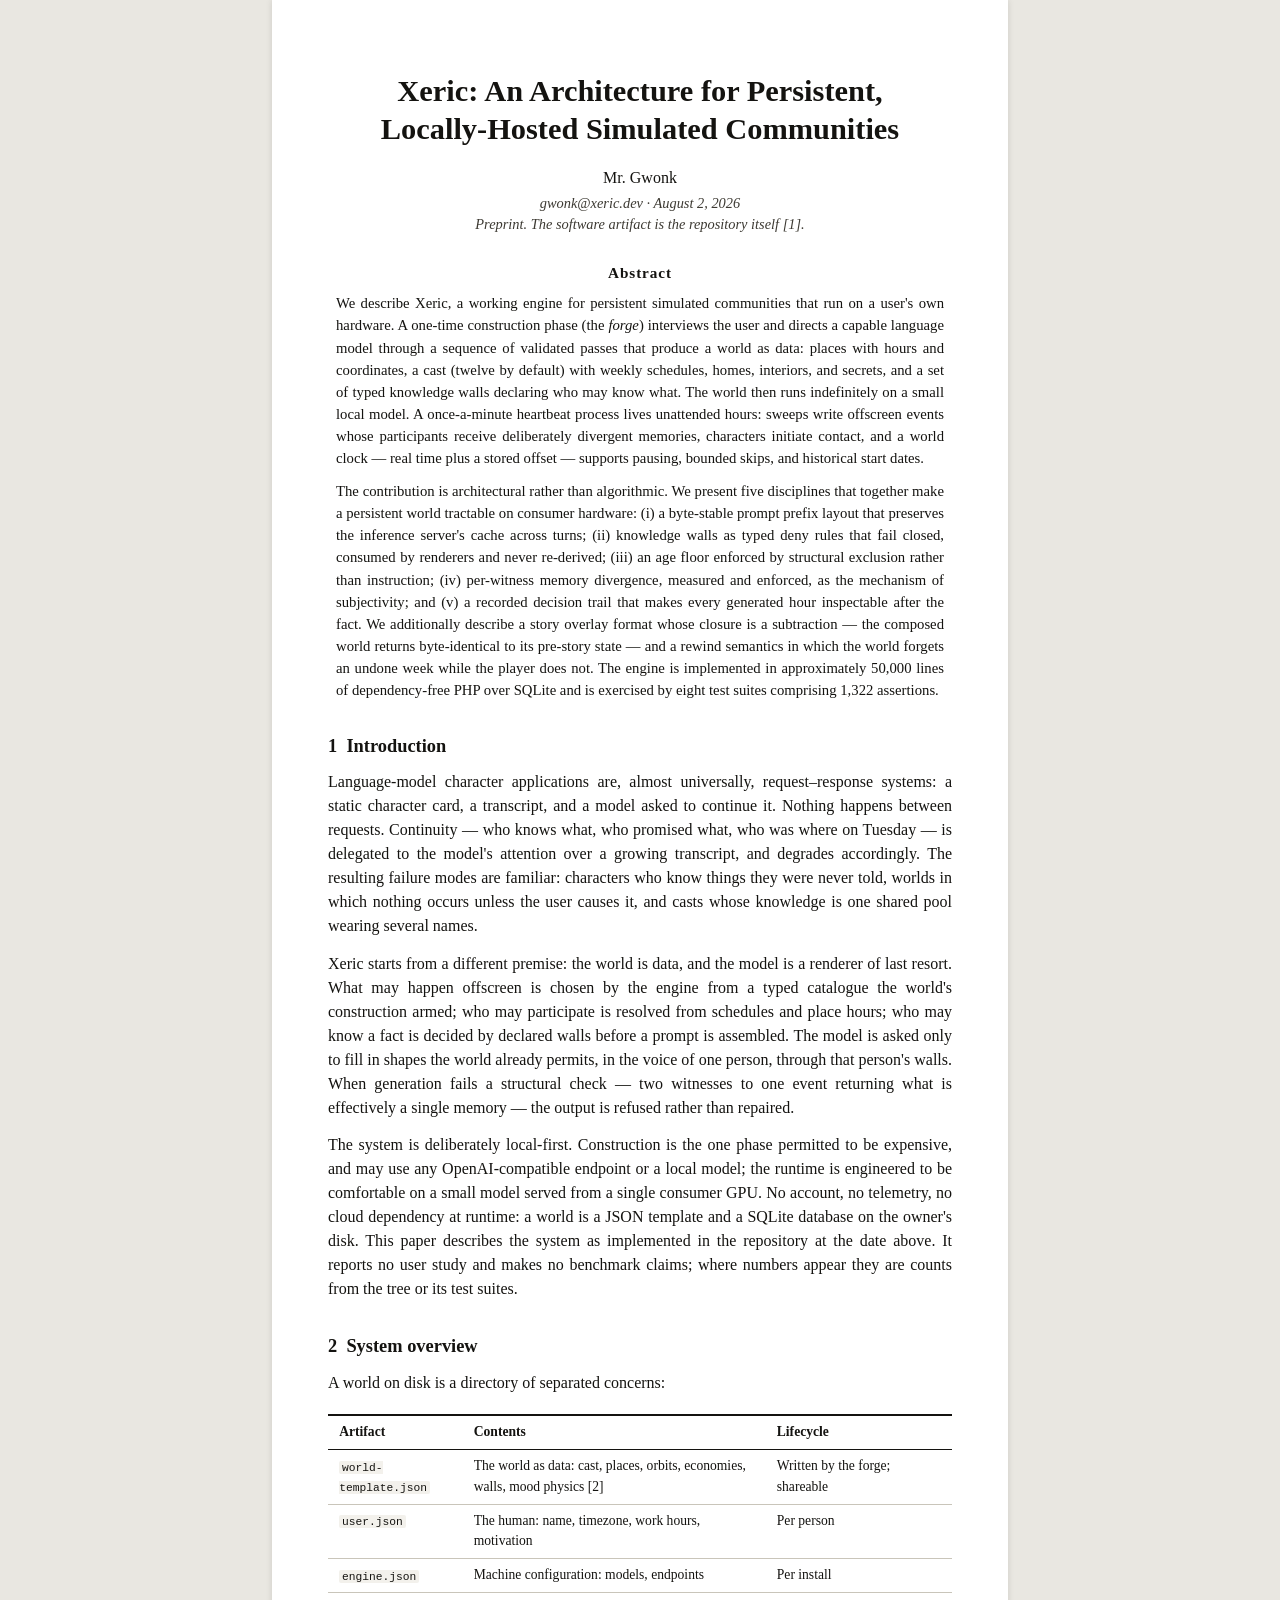
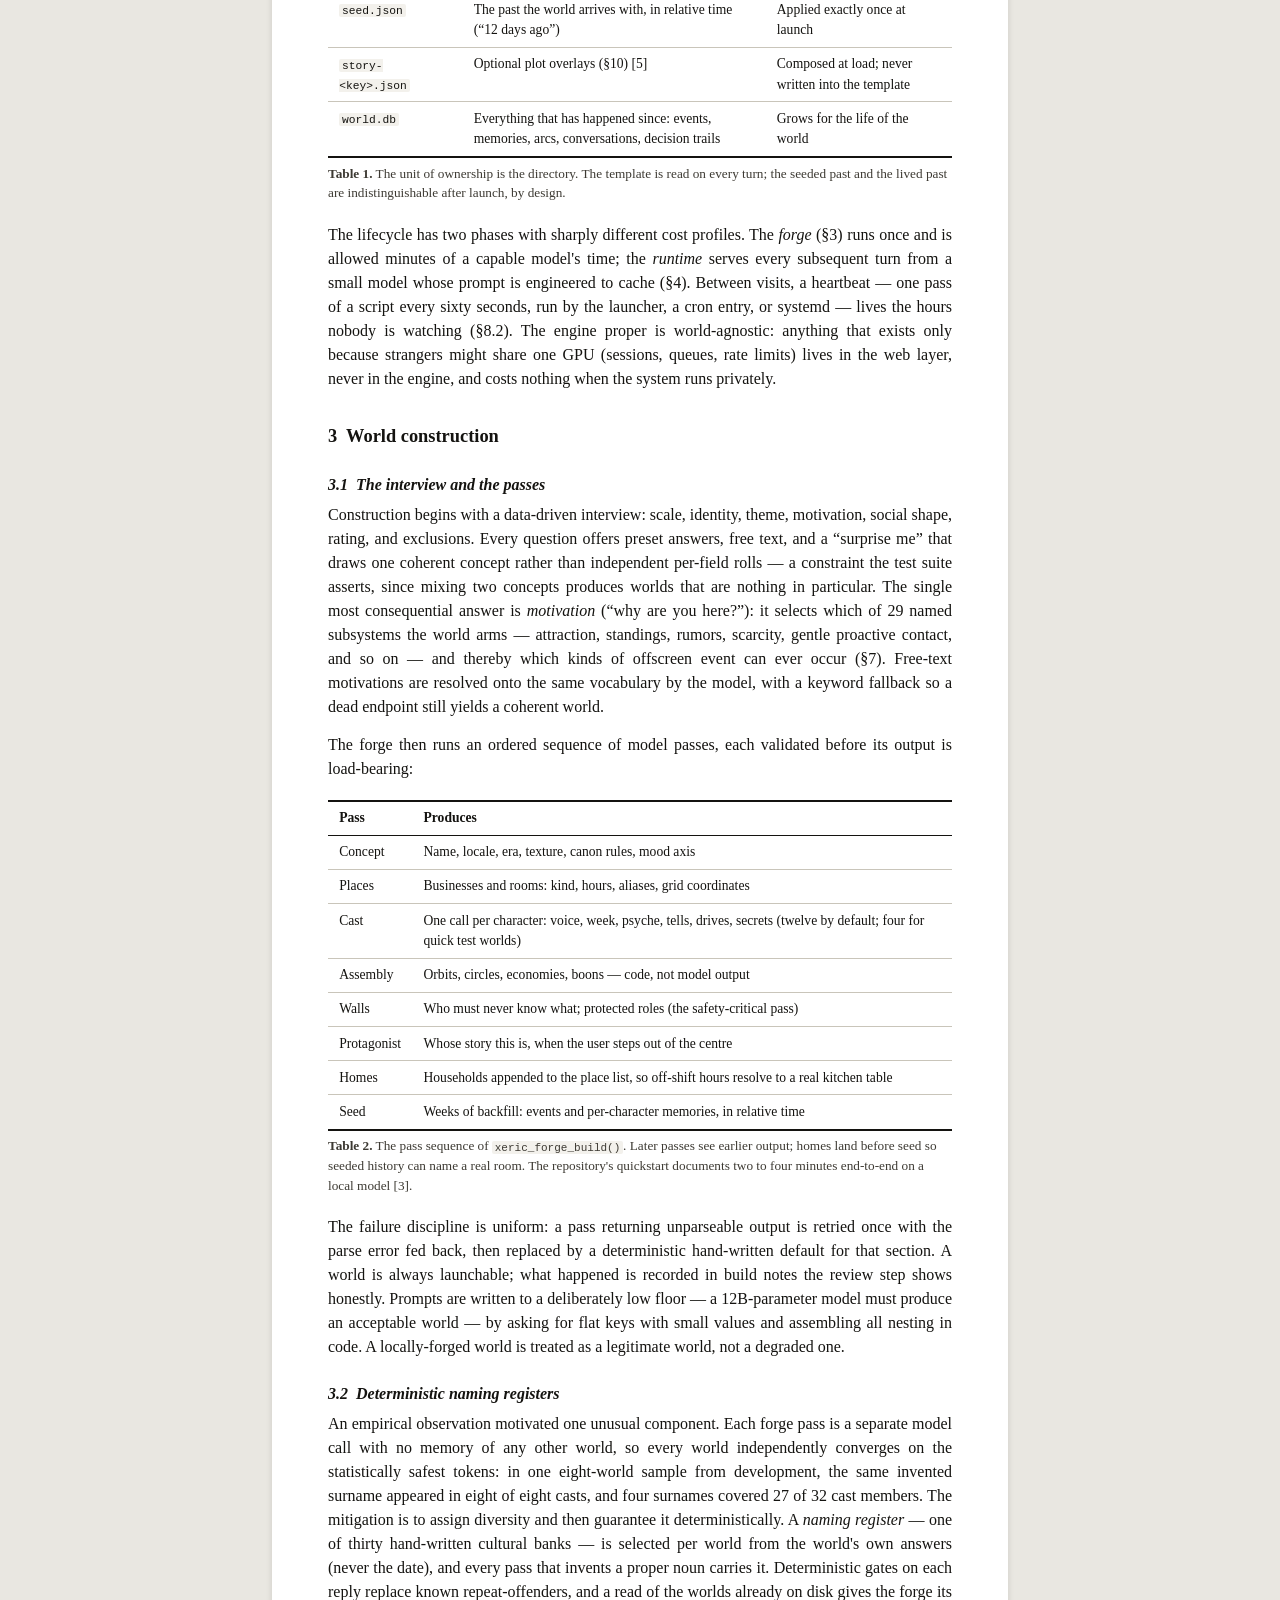
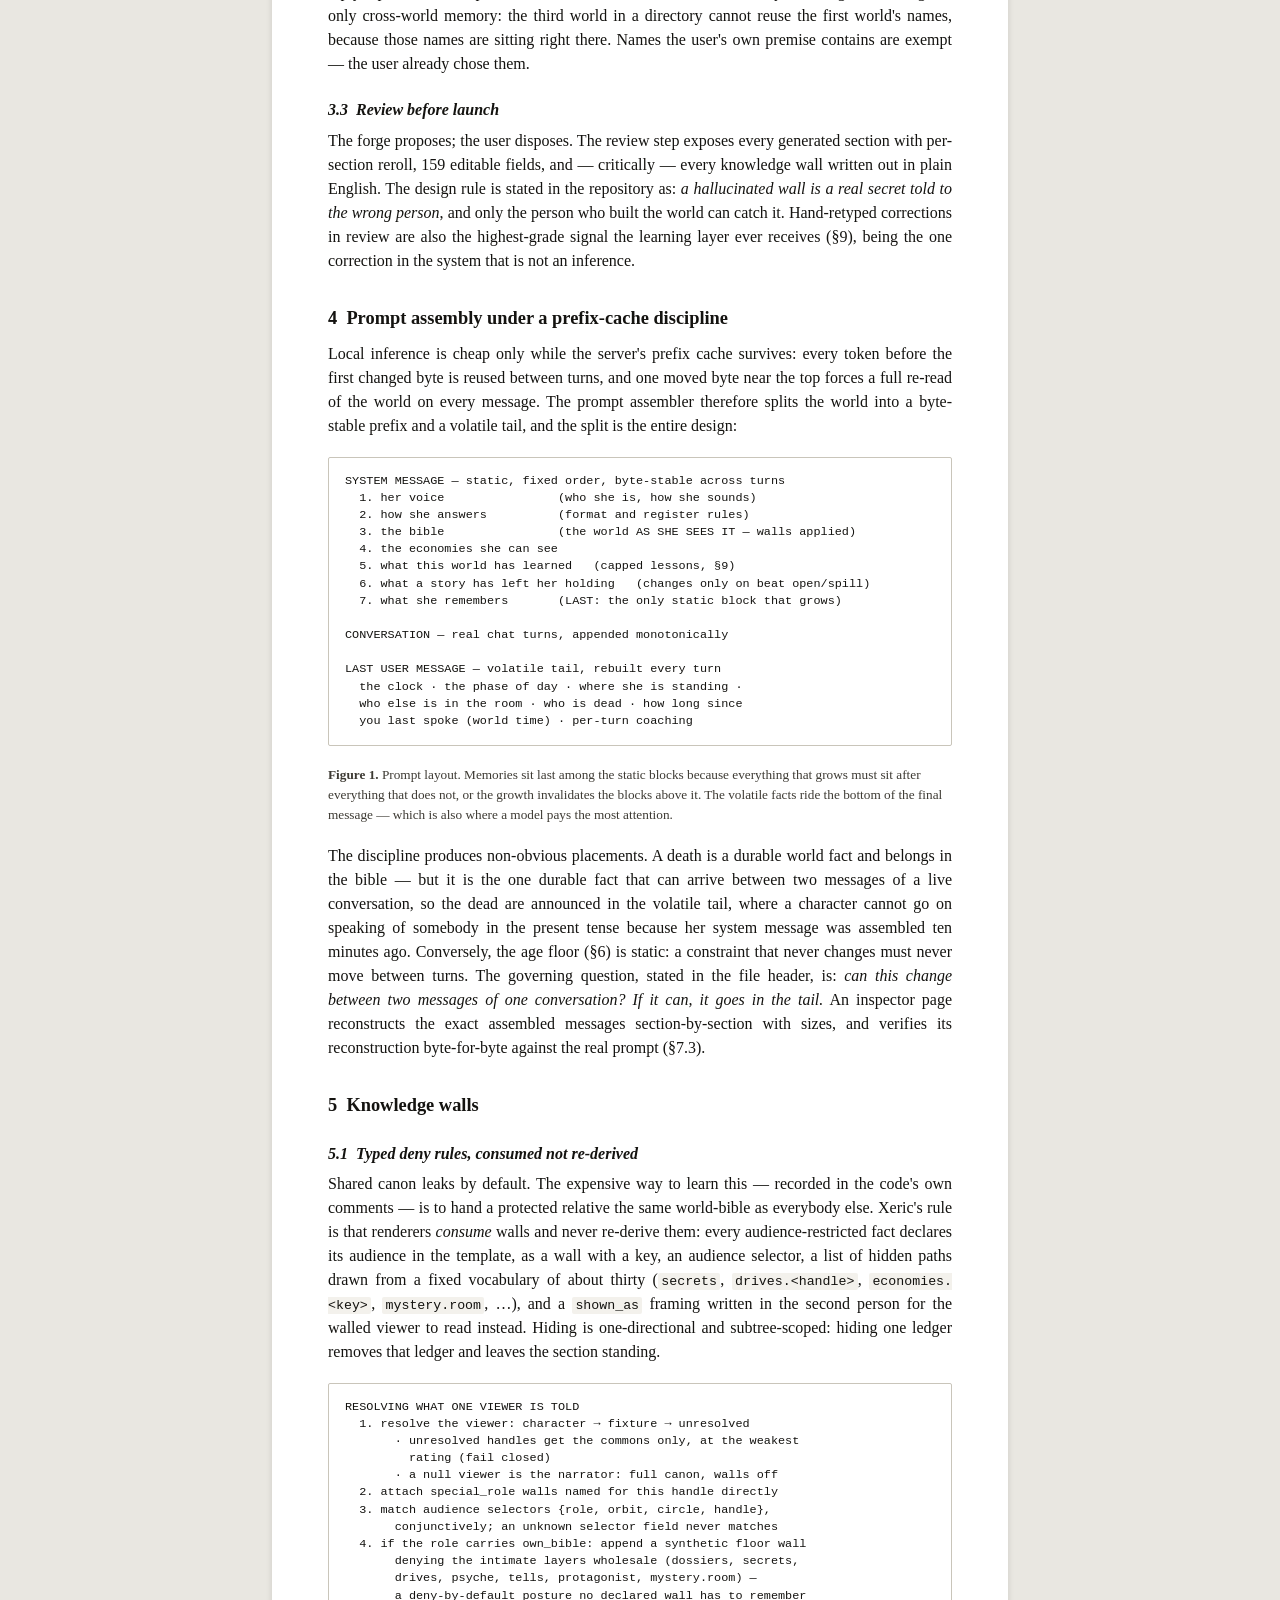
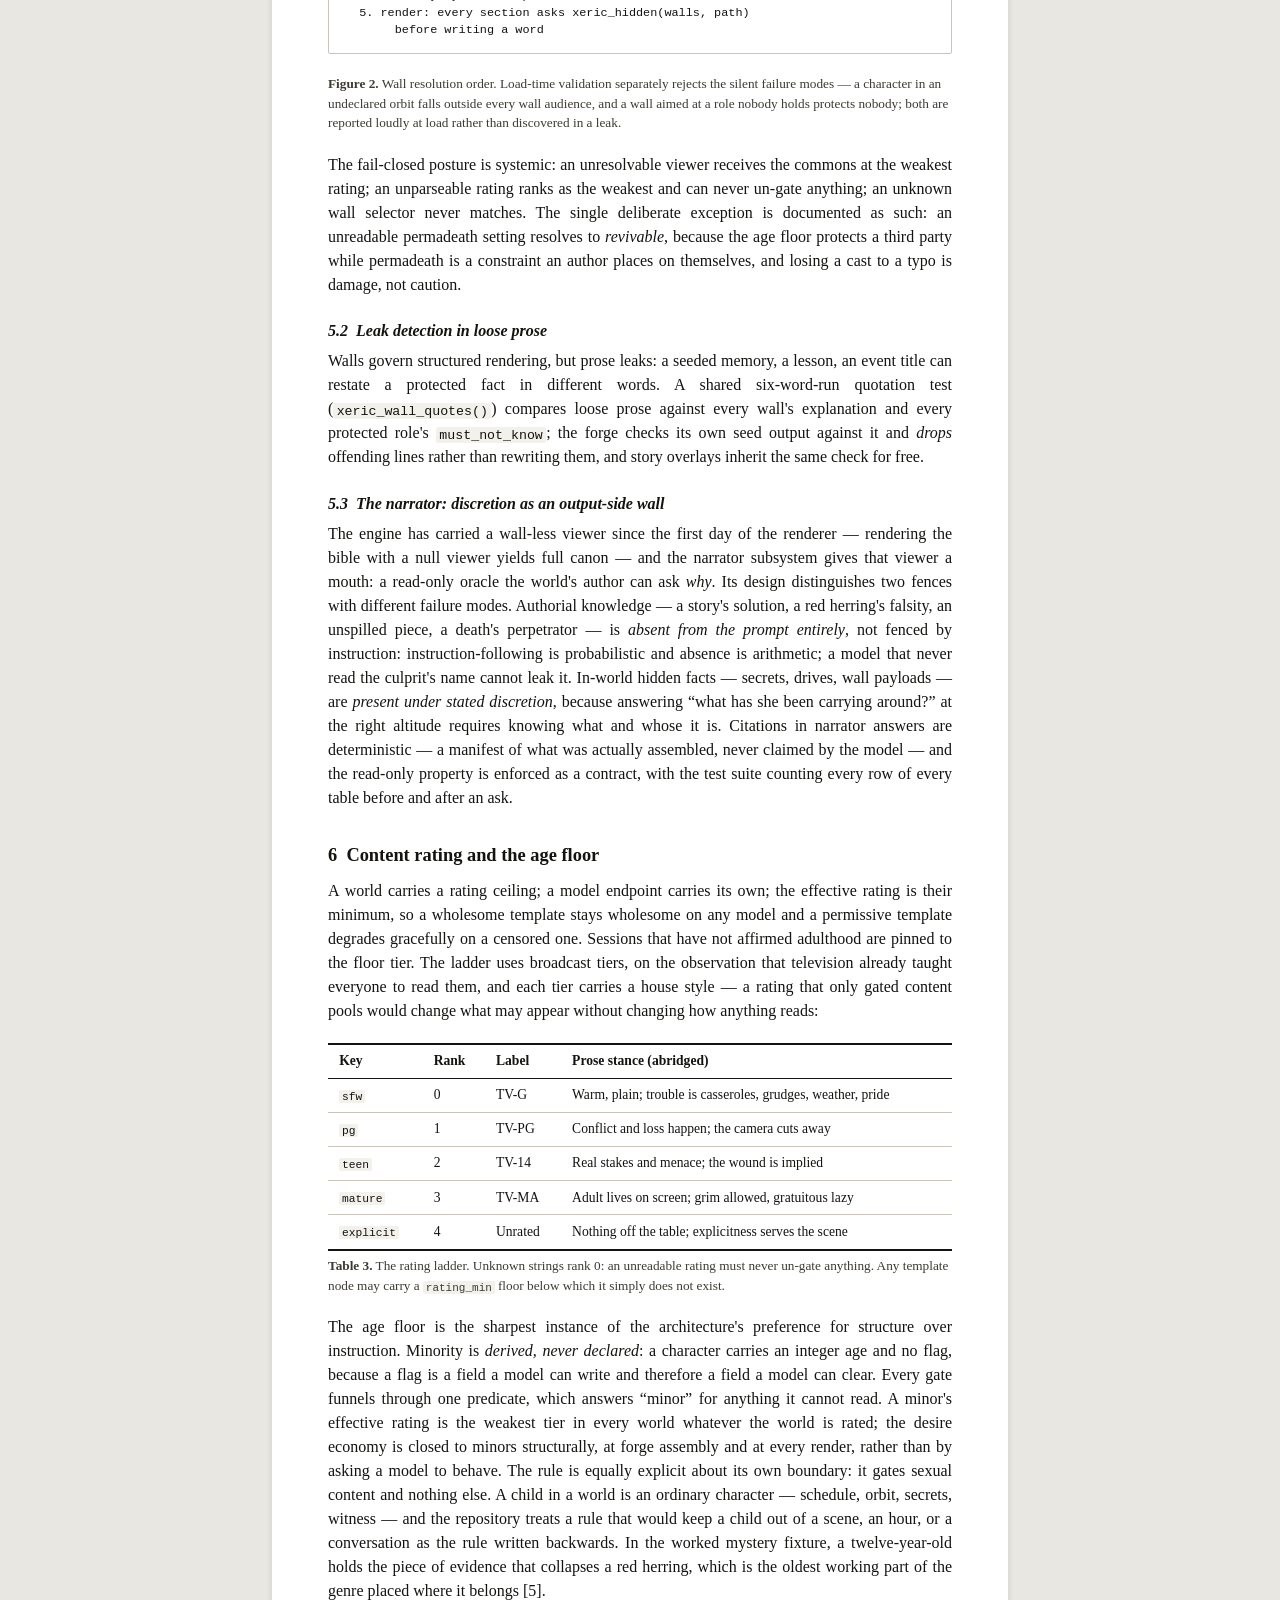
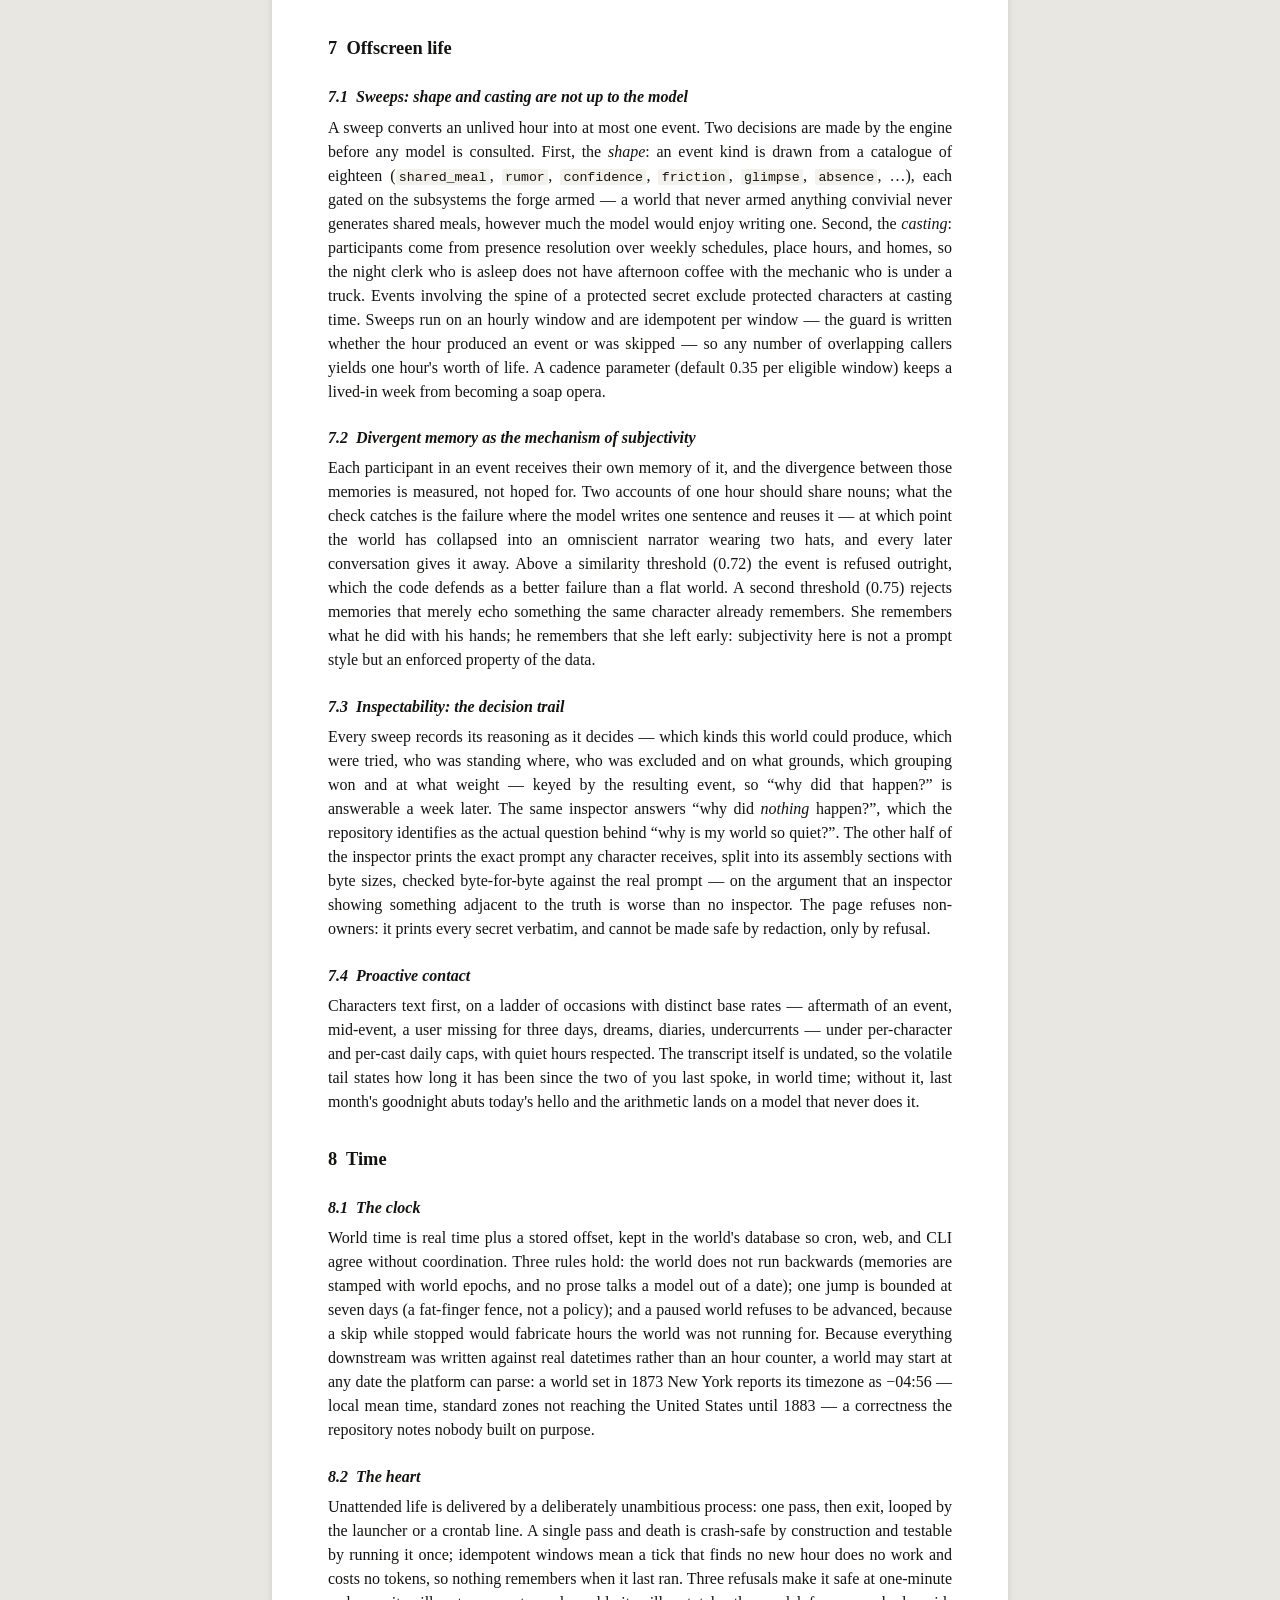
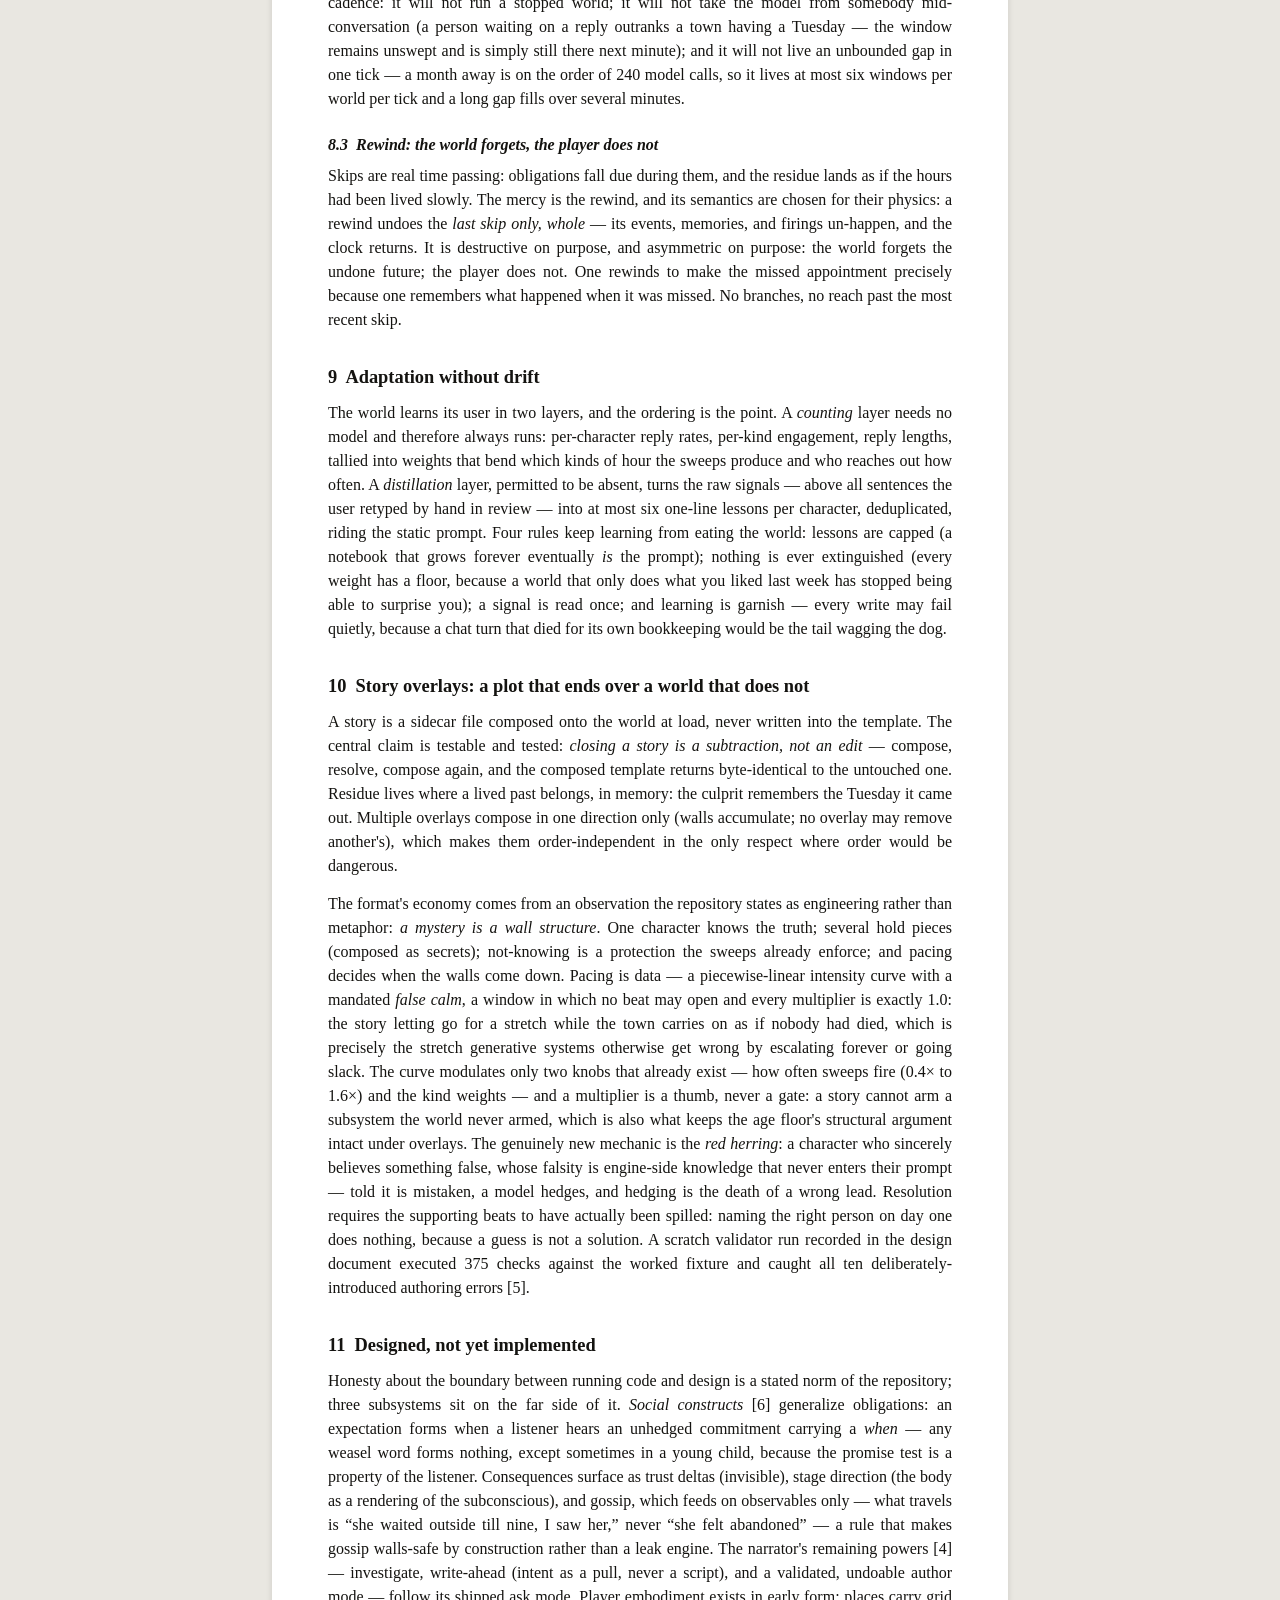
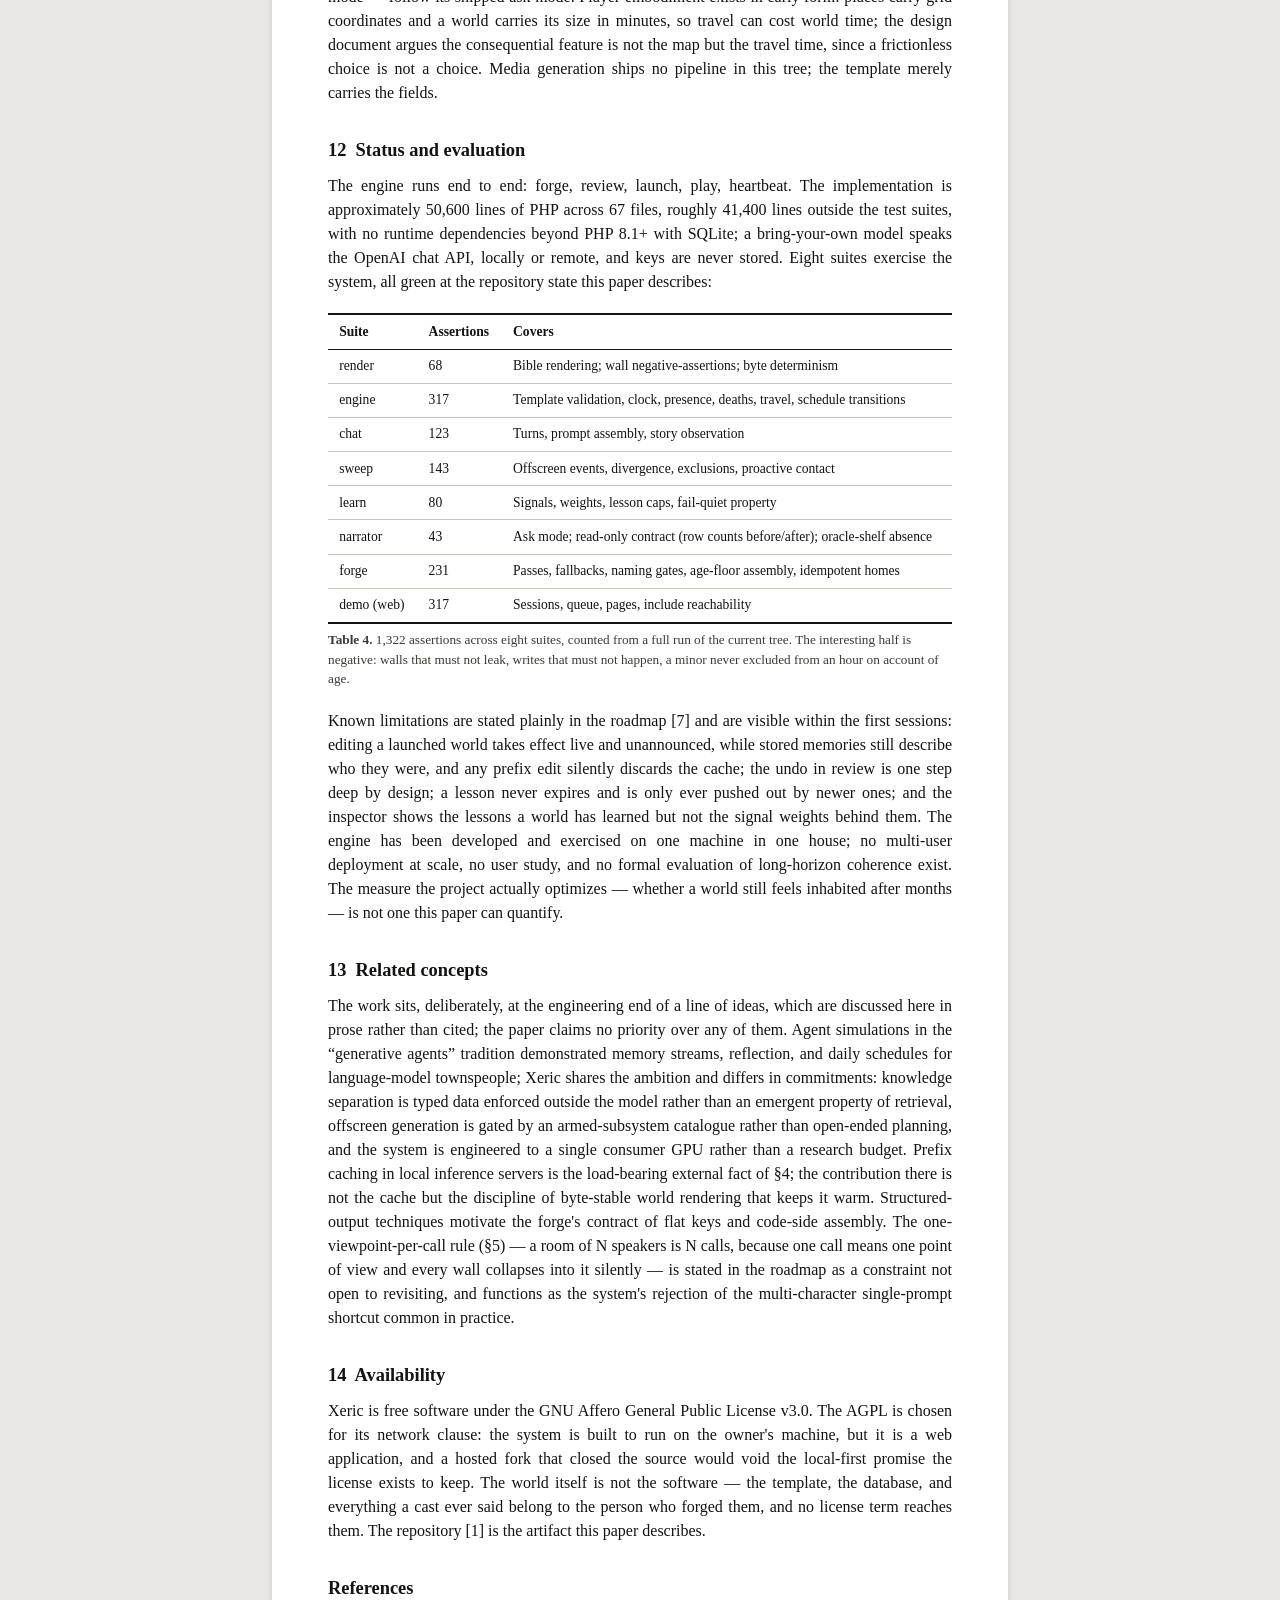
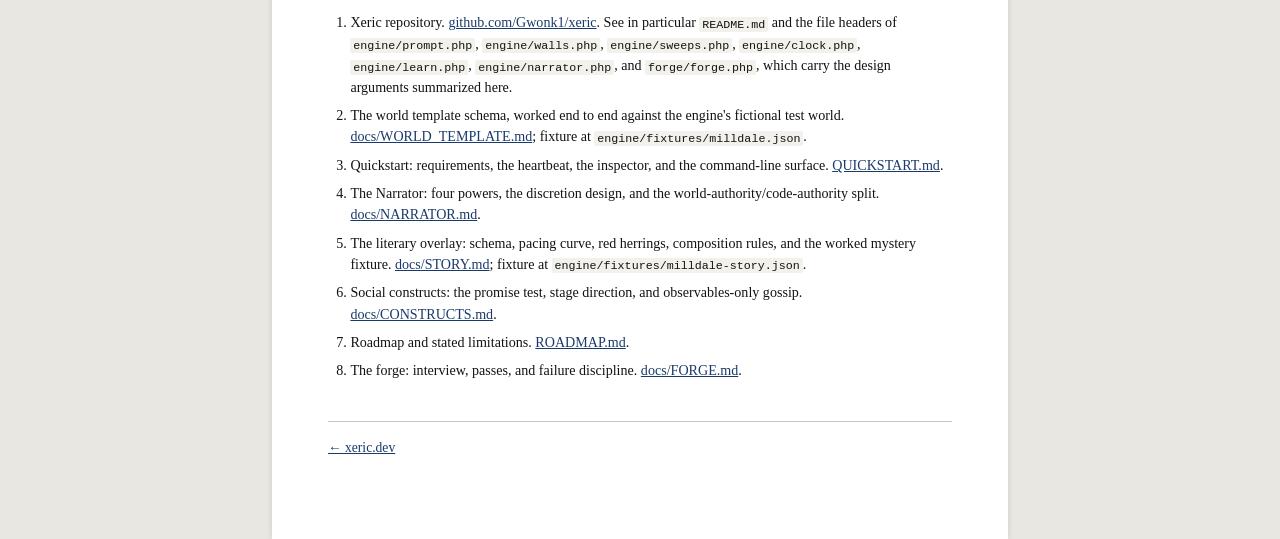
==== site/paper.html @ 6f7a31f8 "The architecture holds still long enough to be measured site/paper.html — a whitepaper in the prepri" ====
<!doctype html>
<html lang="en">
<head>
<meta charset="utf-8">
<meta name="viewport" content="width=device-width, initial-scale=1">
<meta name="color-scheme" content="light">
<meta name="description" content="A systems paper describing the Xeric engine: a local-first architecture for persistent simulated communities — prompt-cache discipline, typed knowledge walls, divergent per-witness memory, and a world that runs unattended.">
<title>Xeric: An Architecture for Persistent, Locally-Hosted Simulated Communities</title>
<style>
  * { box-sizing: border-box; }

  html, body {
    margin: 0;
    padding: 0;
    background: #e9e7e1;
    color: #141310;
  }

  body {
    font-family: Georgia, "Times New Roman", Times, serif;
    line-height: 1.5;
    -webkit-font-smoothing: antialiased;
  }

  .sheet {
    max-width: 46rem;
    margin: 0 auto;
    padding: clamp(2rem, 6vw, 4.5rem) clamp(1.1rem, 5vw, 3.5rem) clamp(3rem, 7vw, 5rem);
    background: #ffffff;
    min-height: 100vh;
    box-shadow: 0 0 0.4rem rgba(20, 19, 16, 0.12);
  }

  h1 {
    font-size: clamp(1.45rem, 4.4vw, 1.9rem);
    font-weight: 700;
    line-height: 1.25;
    text-align: center;
    margin: 0 0 1.1rem;
  }

  .authors {
    text-align: center;
    margin: 0 0 0.2rem;
    font-size: 1rem;
  }

  .affil {
    text-align: center;
    margin: 0 0 1.6rem;
    font-size: 0.9rem;
    font-style: italic;
    color: #3d3a33;
  }

  .abstract {
    margin: 0 auto 1.8rem;
    max-width: 38rem;
  }

  .abstract h2 {
    text-align: center;
    font-size: 0.95rem;
    font-weight: 700;
    letter-spacing: 0.06em;
    margin: 0 0 0.5rem;
  }

  .abstract p {
    font-size: 0.92rem;
    margin: 0 0 0.7rem;
    text-align: justify;
    hyphens: auto;
  }

  h2 {
    font-size: 1.15rem;
    font-weight: 700;
    margin: 2rem 0 0.6rem;
  }

  h3 {
    font-size: 1rem;
    font-weight: 700;
    font-style: italic;
    margin: 1.4rem 0 0.4rem;
  }

  p {
    margin: 0 0 0.85rem;
    text-align: justify;
    hyphens: auto;
  }

  ul, ol {
    margin: 0 0 0.85rem;
    padding-left: 1.4rem;
  }

  li { margin-bottom: 0.35rem; }

  .figwrap {
    margin: 1.2rem 0;
    border: 1px solid #c9c5ba;
    border-radius: 2px;
  }

  .figwrap pre {
    margin: 0;
    padding: 0.9rem 1rem;
    overflow-x: auto;
    font-family: ui-monospace, "SF Mono", Menlo, Consolas, "Liberation Mono", monospace;
    font-size: 0.74rem;
    line-height: 1.45;
  }

  .figcap {
    margin: 0.35rem 0 1.2rem;
    font-size: 0.83rem;
    color: #3d3a33;
    text-align: left;
  }

  .figcap b { font-style: normal; }

  .tablewrap {
    margin: 1.2rem 0 0.35rem;
    overflow-x: auto;
  }

  table {
    border-collapse: collapse;
    font-size: 0.85rem;
    min-width: 100%;
  }

  th, td {
    border-top: 1px solid #c9c5ba;
    border-bottom: 1px solid #c9c5ba;
    padding: 0.4rem 0.7rem;
    text-align: left;
    vertical-align: top;
  }

  thead th {
    border-top: 2px solid #141310;
    border-bottom: 1px solid #141310;
    font-weight: 700;
  }

  tbody tr:last-child td { border-bottom: 2px solid #141310; }

  code {
    font-family: ui-monospace, "SF Mono", Menlo, Consolas, "Liberation Mono", monospace;
    font-size: 0.83em;
    background: #f3f1ec;
    padding: 0.05em 0.25em;
    border-radius: 2px;
  }

  a { color: #1a3a6b; }

  .refs {
    font-size: 0.88rem;
  }

  .refs li { margin-bottom: 0.45rem; }

  .toplink {
    margin: 2.5rem 0 0;
    padding-top: 1rem;
    border-top: 1px solid #c9c5ba;
    font-size: 0.85rem;
    color: #3d3a33;
    text-align: left;
  }
</style>
</head>
<body>
<div class="sheet">

<h1>Xeric: An Architecture for Persistent,<br>Locally-Hosted Simulated Communities</h1>

<p class="authors">Mr.&nbsp;Gwonk</p>
<p class="affil">gwonk@xeric.dev · August 2, 2026<br>
Preprint. The software artifact is the repository itself&nbsp;[1].</p>

<div class="abstract">
<h2>Abstract</h2>
<p>We describe Xeric, a working engine for persistent simulated communities that run on a
user's own hardware. A one-time construction phase (the <i>forge</i>) interviews the user and
directs a capable language model through a sequence of validated passes that produce a world
as data: places with hours and coordinates, a cast (twelve by default) with weekly schedules,
homes, interiors, and secrets, and a set of typed knowledge walls declaring who may know what.
The world then runs indefinitely on a small local model. A once-a-minute heartbeat process
lives unattended hours: sweeps write offscreen events whose participants receive deliberately
divergent memories, characters initiate contact, and a world clock — real time plus a stored
offset — supports pausing, bounded skips, and historical start dates.</p>
<p>The contribution is architectural rather than algorithmic. We present five disciplines that
together make a persistent world tractable on consumer hardware: (i)&nbsp;a byte-stable prompt
prefix layout that preserves the inference server's cache across turns; (ii)&nbsp;knowledge
walls as typed deny rules that fail closed, consumed by renderers and never re-derived;
(iii)&nbsp;an age floor enforced by structural exclusion rather than instruction;
(iv)&nbsp;per-witness memory divergence, measured and enforced, as the mechanism of
subjectivity; and (v)&nbsp;a recorded decision trail that makes every generated hour
inspectable after the fact. We additionally describe a story overlay format whose closure is a
subtraction — the composed world returns byte-identical to its pre-story state — and a rewind
semantics in which the world forgets an undone week while the player does not. The engine is
implemented in approximately 50,000 lines of dependency-free PHP over SQLite and is exercised
by eight test suites comprising 1,322 assertions.</p>
</div>

<h2>1&nbsp;&nbsp;Introduction</h2>

<p>Language-model character applications are, almost universally, request–response systems: a
static character card, a transcript, and a model asked to continue it. Nothing happens between
requests. Continuity — who knows what, who promised what, who was where on Tuesday — is
delegated to the model's attention over a growing transcript, and degrades accordingly. The
resulting failure modes are familiar: characters who know things they were never told,
worlds in which nothing occurs unless the user causes it, and casts whose knowledge is
one shared pool wearing several names.</p>

<p>Xeric starts from a different premise: the world is data, and the model is a renderer of
last resort. What may happen offscreen is chosen by the engine from a typed catalogue the
world's construction armed; who may participate is resolved from schedules and place hours;
who may know a fact is decided by declared walls before a prompt is assembled. The model is
asked only to fill in shapes the world already permits, in the voice of one person, through
that person's walls. When generation fails a structural check — two witnesses to one event
returning what is effectively a single memory — the output is refused rather than repaired.</p>

<p>The system is deliberately local-first. Construction is the one phase permitted to be
expensive, and may use any OpenAI-compatible endpoint or a local model; the runtime is
engineered to be comfortable on a small model served from a single consumer GPU. No account,
no telemetry, no cloud dependency at runtime: a world is a JSON template and a SQLite database
on the owner's disk. This paper describes the system as implemented in the repository at the
date above. It reports no user study and makes no benchmark claims; where numbers appear they
are counts from the tree or its test suites.</p>

<h2>2&nbsp;&nbsp;System overview</h2>

<p>A world on disk is a directory of separated concerns:</p>

<div class="tablewrap">
<table>
<thead><tr><th>Artifact</th><th>Contents</th><th>Lifecycle</th></tr></thead>
<tbody>
<tr><td><code>world-template.json</code></td><td>The world as data: cast, places, orbits, economies, walls, mood physics&nbsp;[2]</td><td>Written by the forge; shareable</td></tr>
<tr><td><code>user.json</code></td><td>The human: name, timezone, work hours, motivation</td><td>Per person</td></tr>
<tr><td><code>engine.json</code></td><td>Machine configuration: models, endpoints</td><td>Per install</td></tr>
<tr><td><code>seed.json</code></td><td>The past the world arrives with, in relative time (&ldquo;12 days ago&rdquo;)</td><td>Applied exactly once at launch</td></tr>
<tr><td><code>story-&lt;key&gt;.json</code></td><td>Optional plot overlays (§10)&nbsp;[5]</td><td>Composed at load; never written into the template</td></tr>
<tr><td><code>world.db</code></td><td>Everything that has happened since: events, memories, arcs, conversations, decision trails</td><td>Grows for the life of the world</td></tr>
</tbody>
</table>
</div>
<p class="figcap"><b>Table 1.</b> The unit of ownership is the directory. The template is read
on every turn; the seeded past and the lived past are indistinguishable after launch, by design.</p>

<p>The lifecycle has two phases with sharply different cost profiles. The <i>forge</i> (§3)
runs once and is allowed minutes of a capable model's time; the <i>runtime</i> serves every
subsequent turn from a small model whose prompt is engineered to cache (§4). Between visits, a
heartbeat — one pass of a script every sixty seconds, run by the launcher, a cron entry, or
systemd — lives the hours nobody is watching (§8.2). The engine proper is world-agnostic:
anything that exists only because strangers might share one GPU (sessions, queues, rate
limits) lives in the web layer, never in the engine, and costs nothing when the system runs
privately.</p>

<h2>3&nbsp;&nbsp;World construction</h2>

<h3>3.1&nbsp;&nbsp;The interview and the passes</h3>

<p>Construction begins with a data-driven interview: scale, identity, theme, motivation,
social shape, rating, and exclusions. Every question offers preset answers, free text, and a
&ldquo;surprise me&rdquo; that draws one coherent concept rather than independent per-field
rolls — a constraint the test suite asserts, since mixing two concepts produces worlds that
are nothing in particular. The single most consequential answer is <i>motivation</i>
(&ldquo;why are you here?&rdquo;): it selects which of 29 named subsystems the world arms —
attraction, standings, rumors, scarcity, gentle proactive contact, and so on — and thereby
which kinds of offscreen event can ever occur (§7). Free-text motivations are resolved onto
the same vocabulary by the model, with a keyword fallback so a dead endpoint still yields a
coherent world.</p>

<p>The forge then runs an ordered sequence of model passes, each validated before its output
is load-bearing:</p>

<div class="tablewrap">
<table>
<thead><tr><th>Pass</th><th>Produces</th></tr></thead>
<tbody>
<tr><td>Concept</td><td>Name, locale, era, texture, canon rules, mood axis</td></tr>
<tr><td>Places</td><td>Businesses and rooms: kind, hours, aliases, grid coordinates</td></tr>
<tr><td>Cast</td><td>One call per character: voice, week, psyche, tells, drives, secrets (twelve by default; four for quick test worlds)</td></tr>
<tr><td>Assembly</td><td>Orbits, circles, economies, boons — code, not model output</td></tr>
<tr><td>Walls</td><td>Who must never know what; protected roles (the safety-critical pass)</td></tr>
<tr><td>Protagonist</td><td>Whose story this is, when the user steps out of the centre</td></tr>
<tr><td>Homes</td><td>Households appended to the place list, so off-shift hours resolve to a real kitchen table</td></tr>
<tr><td>Seed</td><td>Weeks of backfill: events and per-character memories, in relative time</td></tr>
</tbody>
</table>
</div>
<p class="figcap"><b>Table 2.</b> The pass sequence of <code>xeric_forge_build()</code>. Later
passes see earlier output; homes land before seed so seeded history can name a real room. The
repository's quickstart documents two to four minutes end-to-end on a local model&nbsp;[3].</p>

<p>The failure discipline is uniform: a pass returning unparseable output is retried once with
the parse error fed back, then replaced by a deterministic hand-written default for that
section. A world is always launchable; what happened is recorded in build notes the review
step shows honestly. Prompts are written to a deliberately low floor — a 12B-parameter model
must produce an acceptable world — by asking for flat keys with small values and assembling
all nesting in code. A locally-forged world is treated as a legitimate world, not a degraded
one.</p>

<h3>3.2&nbsp;&nbsp;Deterministic naming registers</h3>

<p>An empirical observation motivated one unusual component. Each forge pass is a separate
model call with no memory of any other world, so every world independently converges on the
statistically safest tokens: in one eight-world sample from development, the same invented
surname appeared in eight of eight casts, and four surnames covered 27 of 32 cast members.
The mitigation is to assign diversity and then guarantee it deterministically. A <i>naming
register</i> — one of thirty hand-written cultural banks — is selected per world from the
world's own answers (never the date), and every pass that invents a proper noun carries it.
Deterministic gates on each reply replace known repeat-offenders, and a read of the worlds
already on disk gives the forge its only cross-world memory: the third world in a directory
cannot reuse the first world's names, because those names are sitting right there. Names the
user's own premise contains are exempt — the user already chose them.</p>

<h3>3.3&nbsp;&nbsp;Review before launch</h3>

<p>The forge proposes; the user disposes. The review step exposes every generated section with
per-section reroll, 159 editable fields, and — critically — every knowledge wall written out
in plain English. The design rule is stated in the repository as: <i>a hallucinated wall is a
real secret told to the wrong person</i>, and only the person who built the world can catch
it. Hand-retyped corrections in review are also the highest-grade signal the learning layer
ever receives (§9), being the one correction in the system that is not an inference.</p>

<h2>4&nbsp;&nbsp;Prompt assembly under a prefix-cache discipline</h2>

<p>Local inference is cheap only while the server's prefix cache survives: every token before
the first changed byte is reused between turns, and one moved byte near the top forces a full
re-read of the world on every message. The prompt assembler therefore splits the world into a
byte-stable prefix and a volatile tail, and the split is the entire design:</p>

<div class="figwrap">
<pre>
SYSTEM MESSAGE — static, fixed order, byte-stable across turns
  1. her voice                (who she is, how she sounds)
  2. how she answers          (format and register rules)
  3. the bible                (the world AS SHE SEES IT — walls applied)
  4. the economies she can see
  5. what this world has learned   (capped lessons, §9)
  6. what a story has left her holding   (changes only on beat open/spill)
  7. what she remembers       (LAST: the only static block that grows)

CONVERSATION — real chat turns, appended monotonically

LAST USER MESSAGE — volatile tail, rebuilt every turn
  the clock · the phase of day · where she is standing ·
  who else is in the room · who is dead · how long since
  you last spoke (world time) · per-turn coaching
</pre>
</div>
<p class="figcap"><b>Figure 1.</b> Prompt layout. Memories sit last among the static blocks
because everything that grows must sit after everything that does not, or the growth
invalidates the blocks above it. The volatile facts ride the bottom of the final message —
which is also where a model pays the most attention.</p>

<p>The discipline produces non-obvious placements. A death is a durable world fact and belongs
in the bible — but it is the one durable fact that can arrive between two messages of a live
conversation, so the dead are announced in the volatile tail, where a character cannot go on
speaking of somebody in the present tense because her system message was assembled ten minutes
ago. Conversely, the age floor (§6) is static: a constraint that never changes must never move
between turns. The governing question, stated in the file header, is: <i>can this change
between two messages of one conversation? If it can, it goes in the tail.</i> An inspector
page reconstructs the exact assembled messages section-by-section with sizes, and verifies its
reconstruction byte-for-byte against the real prompt (§7.3).</p>

<h2>5&nbsp;&nbsp;Knowledge walls</h2>

<h3>5.1&nbsp;&nbsp;Typed deny rules, consumed not re-derived</h3>

<p>Shared canon leaks by default. The expensive way to learn this — recorded in the code's own
comments — is to hand a protected relative the same world-bible as everybody else. Xeric's
rule is that renderers <i>consume</i> walls and never re-derive them: every
audience-restricted fact declares its audience in the template, as a wall with a key, an
audience selector, a list of hidden paths drawn from a fixed vocabulary of about thirty
(<code>secrets</code>, <code>drives.&lt;handle&gt;</code>, <code>economies.&lt;key&gt;</code>,
<code>mystery.room</code>, …), and a <code>shown_as</code> framing written in the second
person for the walled viewer to read instead. Hiding is one-directional and subtree-scoped:
hiding one ledger removes that ledger and leaves the section standing.</p>

<div class="figwrap">
<pre>
RESOLVING WHAT ONE VIEWER IS TOLD
  1. resolve the viewer: character → fixture → unresolved
       · unresolved handles get the commons only, at the weakest
         rating (fail closed)
       · a null viewer is the narrator: full canon, walls off
  2. attach special_role walls named for this handle directly
  3. match audience selectors {role, orbit, circle, handle},
       conjunctively; an unknown selector field never matches
  4. if the role carries own_bible: append a synthetic floor wall
       denying the intimate layers wholesale (dossiers, secrets,
       drives, psyche, tells, protagonist, mystery.room) —
       a deny-by-default posture no declared wall has to remember
  5. render: every section asks xeric_hidden(walls, path)
       before writing a word
</pre>
</div>
<p class="figcap"><b>Figure 2.</b> Wall resolution order. Load-time validation separately
rejects the silent failure modes — a character in an undeclared orbit falls outside every wall
audience, and a wall aimed at a role nobody holds protects nobody; both are reported loudly at
load rather than discovered in a leak.</p>

<p>The fail-closed posture is systemic: an unresolvable viewer receives the commons at the
weakest rating; an unparseable rating ranks as the weakest and can never un-gate anything; an
unknown wall selector never matches. The single deliberate exception is documented as such:
an unreadable permadeath setting resolves to <i>revivable</i>, because the age floor protects
a third party while permadeath is a constraint an author places on themselves, and losing a
cast to a typo is damage, not caution.</p>

<h3>5.2&nbsp;&nbsp;Leak detection in loose prose</h3>

<p>Walls govern structured rendering, but prose leaks: a seeded memory, a lesson, an event
title can restate a protected fact in different words. A shared six-word-run quotation test
(<code>xeric_wall_quotes()</code>) compares loose prose against every wall's explanation and
every protected role's <code>must_not_know</code>; the forge checks its own seed output
against it and <i>drops</i> offending lines rather than rewriting them, and story overlays
inherit the same check for free.</p>

<h3>5.3&nbsp;&nbsp;The narrator: discretion as an output-side wall</h3>

<p>The engine has carried a wall-less viewer since the first day of the renderer — rendering
the bible with a null viewer yields full canon — and the narrator subsystem gives that viewer
a mouth: a read-only oracle the world's author can ask <i>why</i>. Its design distinguishes
two fences with different failure modes. Authorial knowledge — a story's solution, a red
herring's falsity, an unspilled piece, a death's perpetrator — is <i>absent from the prompt
entirely</i>, not fenced by instruction: instruction-following is probabilistic and absence is
arithmetic; a model that never read the culprit's name cannot leak it. In-world hidden facts —
secrets, drives, wall payloads — are <i>present under stated discretion</i>, because answering
&ldquo;what has she been carrying around?&rdquo; at the right altitude requires knowing what
and whose it is. Citations in narrator answers are deterministic — a manifest of what was
actually assembled, never claimed by the model — and the read-only property is enforced as a
contract, with the test suite counting every row of every table before and after an ask.</p>

<h2>6&nbsp;&nbsp;Content rating and the age floor</h2>

<p>A world carries a rating ceiling; a model endpoint carries its own; the effective rating is
their minimum, so a wholesome template stays wholesome on any model and a permissive template
degrades gracefully on a censored one. Sessions that have not affirmed adulthood are pinned to
the floor tier. The ladder uses broadcast tiers, on the observation that television already
taught everyone to read them, and each tier carries a house style — a rating that only gated
content pools would change what may appear without changing how anything reads:</p>

<div class="tablewrap">
<table>
<thead><tr><th>Key</th><th>Rank</th><th>Label</th><th>Prose stance (abridged)</th></tr></thead>
<tbody>
<tr><td><code>sfw</code></td><td>0</td><td>TV-G</td><td>Warm, plain; trouble is casseroles, grudges, weather, pride</td></tr>
<tr><td><code>pg</code></td><td>1</td><td>TV-PG</td><td>Conflict and loss happen; the camera cuts away</td></tr>
<tr><td><code>teen</code></td><td>2</td><td>TV-14</td><td>Real stakes and menace; the wound is implied</td></tr>
<tr><td><code>mature</code></td><td>3</td><td>TV-MA</td><td>Adult lives on screen; grim allowed, gratuitous lazy</td></tr>
<tr><td><code>explicit</code></td><td>4</td><td>Unrated</td><td>Nothing off the table; explicitness serves the scene</td></tr>
</tbody>
</table>
</div>
<p class="figcap"><b>Table 3.</b> The rating ladder. Unknown strings rank 0: an unreadable
rating must never un-gate anything. Any template node may carry a
<code>rating_min</code> floor below which it simply does not exist.</p>

<p>The age floor is the sharpest instance of the architecture's preference for structure over
instruction. Minority is <i>derived, never declared</i>: a character carries an integer age
and no flag, because a flag is a field a model can write and therefore a field a model can
clear. Every gate funnels through one predicate, which answers &ldquo;minor&rdquo; for
anything it cannot read. A minor's effective rating is the weakest tier in every world
whatever the world is rated; the desire economy is closed to minors structurally, at forge
assembly and at every render, rather than by asking a model to behave. The rule is equally
explicit about its own boundary: it gates sexual content and nothing else. A child in a world
is an ordinary character — schedule, orbit, secrets, witness — and the repository treats a
rule that would keep a child out of a scene, an hour, or a conversation as the rule written
backwards. In the worked mystery fixture, a twelve-year-old holds the piece of evidence that
collapses a red herring, which is the oldest working part of the genre placed where it
belongs&nbsp;[5].</p>

<h2>7&nbsp;&nbsp;Offscreen life</h2>

<h3>7.1&nbsp;&nbsp;Sweeps: shape and casting are not up to the model</h3>

<p>A sweep converts an unlived hour into at most one event. Two decisions are made by the
engine before any model is consulted. First, the <i>shape</i>: an event kind is drawn from a
catalogue of eighteen (<code>shared_meal</code>, <code>rumor</code>, <code>confidence</code>,
<code>friction</code>, <code>glimpse</code>, <code>absence</code>, …), each gated on the
subsystems the forge armed — a world that never armed anything convivial never generates
shared meals, however much the model would enjoy writing one. Second, the <i>casting</i>:
participants come from presence resolution over weekly schedules, place hours, and homes, so
the night clerk who is asleep does not have afternoon coffee with the mechanic who is under a
truck. Events involving the spine of a protected secret exclude protected characters at
casting time. Sweeps run on an hourly window and are idempotent per window — the guard is
written whether the hour produced an event or was skipped — so any number of overlapping
callers yields one hour's worth of life. A cadence parameter (default 0.35 per eligible
window) keeps a lived-in week from becoming a soap opera.</p>

<h3>7.2&nbsp;&nbsp;Divergent memory as the mechanism of subjectivity</h3>

<p>Each participant in an event receives their own memory of it, and the divergence between
those memories is measured, not hoped for. Two accounts of one hour should share nouns; what
the check catches is the failure where the model writes one sentence and reuses it — at which
point the world has collapsed into an omniscient narrator wearing two hats, and every later
conversation gives it away. Above a similarity threshold (0.72) the event is refused outright,
which the code defends as a better failure than a flat world. A second threshold (0.75)
rejects memories that merely echo something the same character already remembers. She
remembers what he did with his hands; he remembers that she left early: subjectivity here is
not a prompt style but an enforced property of the data.</p>

<h3>7.3&nbsp;&nbsp;Inspectability: the decision trail</h3>

<p>Every sweep records its reasoning as it decides — which kinds this world could produce,
which were tried, who was standing where, who was excluded and on what grounds, which grouping
won and at what weight — keyed by the resulting event, so &ldquo;why did that happen?&rdquo;
is answerable a week later. The same inspector answers &ldquo;why did <i>nothing</i>
happen?&rdquo;, which the repository identifies as the actual question behind &ldquo;why is my
world so quiet?&rdquo;. The other half of the inspector prints the exact prompt any character
receives, split into its assembly sections with byte sizes, checked byte-for-byte against the
real prompt — on the argument that an inspector showing something adjacent to the truth is
worse than no inspector. The page refuses non-owners: it prints every secret verbatim, and
cannot be made safe by redaction, only by refusal.</p>

<h3>7.4&nbsp;&nbsp;Proactive contact</h3>

<p>Characters text first, on a ladder of occasions with distinct base rates — aftermath of an
event, mid-event, a user missing for three days, dreams, diaries, undercurrents — under
per-character and per-cast daily caps, with quiet hours respected. The transcript itself is
undated, so the volatile tail states how long it has been since the two of you last spoke, in
world time; without it, last month's goodnight abuts today's hello and the arithmetic lands on
a model that never does it.</p>

<h2>8&nbsp;&nbsp;Time</h2>

<h3>8.1&nbsp;&nbsp;The clock</h3>

<p>World time is real time plus a stored offset, kept in the world's database so cron, web,
and CLI agree without coordination. Three rules hold: the world does not run backwards
(memories are stamped with world epochs, and no prose talks a model out of a date); one jump
is bounded at seven days (a fat-finger fence, not a policy); and a paused world refuses to be
advanced, because a skip while stopped would fabricate hours the world was not running for.
Because everything downstream was written against real datetimes rather than an hour counter,
a world may start at any date the platform can parse: a world set in 1873 New York reports its
timezone as −04:56 — local mean time, standard zones not reaching the United States until
1883 — a correctness the repository notes nobody built on purpose.</p>

<h3>8.2&nbsp;&nbsp;The heart</h3>

<p>Unattended life is delivered by a deliberately unambitious process: one pass, then exit,
looped by the launcher or a crontab line. A single pass and death is crash-safe by
construction and testable by running it once; idempotent windows mean a tick that finds no new
hour does no work and costs no tokens, so nothing remembers when it last ran. Three refusals
make it safe at one-minute cadence: it will not run a stopped world; it will not take the
model from somebody mid-conversation (a person waiting on a reply outranks a town having a
Tuesday — the window remains unswept and is simply still there next minute); and it will not
live an unbounded gap in one tick — a month away is on the order of 240 model calls, so it
lives at most six windows per world per tick and a long gap fills over several minutes.</p>

<h3>8.3&nbsp;&nbsp;Rewind: the world forgets, the player does not</h3>

<p>Skips are real time passing: obligations fall due during them, and the residue lands as if
the hours had been lived slowly. The mercy is the rewind, and its semantics are chosen for
their physics: a rewind undoes the <i>last skip only, whole</i> — its events, memories, and
firings un-happen, and the clock returns. It is destructive on purpose, and asymmetric on
purpose: the world forgets the undone future; the player does not. One rewinds to make the
missed appointment precisely because one remembers what happened when it was missed. No
branches, no reach past the most recent skip.</p>

<h2>9&nbsp;&nbsp;Adaptation without drift</h2>

<p>The world learns its user in two layers, and the ordering is the point. A <i>counting</i>
layer needs no model and therefore always runs: per-character reply rates, per-kind
engagement, reply lengths, tallied into weights that bend which kinds of hour the sweeps
produce and who reaches out how often. A <i>distillation</i> layer, permitted to be absent,
turns the raw signals — above all sentences the user retyped by hand in review — into at most
six one-line lessons per character, deduplicated, riding the static prompt. Four rules keep
learning from eating the world: lessons are capped (a notebook that grows forever eventually
<i>is</i> the prompt); nothing is ever extinguished (every weight has a floor, because a world
that only does what you liked last week has stopped being able to surprise you); a signal is
read once; and learning is garnish — every write may fail quietly, because a chat turn that
died for its own bookkeeping would be the tail wagging the dog.</p>

<h2>10&nbsp;&nbsp;Story overlays: a plot that ends over a world that does not</h2>

<p>A story is a sidecar file composed onto the world at load, never written into the template.
The central claim is testable and tested: <i>closing a story is a subtraction, not an edit</i>
— compose, resolve, compose again, and the composed template returns byte-identical to the
untouched one. Residue lives where a lived past belongs, in memory: the culprit remembers the
Tuesday it came out. Multiple overlays compose in one direction only (walls accumulate; no
overlay may remove another's), which makes them order-independent in the only respect where
order would be dangerous.</p>

<p>The format's economy comes from an observation the repository states as engineering rather
than metaphor: <i>a mystery is a wall structure</i>. One character knows the truth; several
hold pieces (composed as secrets); not-knowing is a protection the sweeps already enforce; and
pacing decides when the walls come down. Pacing is data — a piecewise-linear intensity curve
with a mandated <i>false calm</i>, a window in which no beat may open and every multiplier is
exactly 1.0: the story letting go for a stretch while the town carries on as if nobody had
died, which is precisely the stretch generative systems otherwise get wrong by escalating
forever or going slack. The curve modulates only two knobs that already exist — how often
sweeps fire (0.4× to 1.6×) and the kind weights — and a multiplier is a thumb, never a gate: a
story cannot arm a subsystem the world never armed, which is also what keeps the age floor's
structural argument intact under overlays. The genuinely new mechanic is the <i>red
herring</i>: a character who sincerely believes something false, whose falsity is engine-side
knowledge that never enters their prompt — told it is mistaken, a model hedges, and hedging is
the death of a wrong lead. Resolution requires the supporting beats to have actually been
spilled: naming the right person on day one does nothing, because a guess is not a solution.
A scratch validator run recorded in the design document executed 375 checks against the worked
fixture and caught all ten deliberately-introduced authoring errors&nbsp;[5].</p>

<h2>11&nbsp;&nbsp;Designed, not yet implemented</h2>

<p>Honesty about the boundary between running code and design is a stated norm of the
repository; three subsystems sit on the far side of it. <i>Social constructs</i>&nbsp;[6]
generalize obligations: an expectation forms when a listener hears an unhedged commitment
carrying a <i>when</i> — any weasel word forms nothing, except sometimes in a young child,
because the promise test is a property of the listener. Consequences surface as trust deltas
(invisible), stage direction (the body as a rendering of the subconscious), and gossip, which
feeds on observables only — what travels is &ldquo;she waited outside till nine, I saw
her,&rdquo; never &ldquo;she felt abandoned&rdquo; — a rule that makes gossip walls-safe by
construction rather than a leak engine. The narrator's remaining powers&nbsp;[4] —
investigate, write-ahead (intent as a pull, never a script), and a validated, undoable author
mode — follow its shipped ask mode. Player embodiment exists in early form: places carry grid
coordinates and a world carries its size in minutes, so travel can cost world time; the design
document argues the consequential feature is not the map but the travel time, since a
frictionless choice is not a choice. Media generation ships no pipeline in this tree; the
template merely carries the fields.</p>

<h2>12&nbsp;&nbsp;Status and evaluation</h2>

<p>The engine runs end to end: forge, review, launch, play, heartbeat. The implementation is
approximately 50,600 lines of PHP across 67 files, roughly 41,400 lines outside the
test suites, with no runtime dependencies beyond PHP&nbsp;8.1+ with SQLite; a bring-your-own
model speaks the OpenAI chat API, locally or remote, and keys are never stored. Eight suites
exercise the system, all green at the repository state this paper describes:</p>

<div class="tablewrap">
<table>
<thead><tr><th>Suite</th><th>Assertions</th><th>Covers</th></tr></thead>
<tbody>
<tr><td>render</td><td>68</td><td>Bible rendering; wall negative-assertions; byte determinism</td></tr>
<tr><td>engine</td><td>317</td><td>Template validation, clock, presence, deaths, travel, schedule transitions</td></tr>
<tr><td>chat</td><td>123</td><td>Turns, prompt assembly, story observation</td></tr>
<tr><td>sweep</td><td>143</td><td>Offscreen events, divergence, exclusions, proactive contact</td></tr>
<tr><td>learn</td><td>80</td><td>Signals, weights, lesson caps, fail-quiet property</td></tr>
<tr><td>narrator</td><td>43</td><td>Ask mode; read-only contract (row counts before/after); oracle-shelf absence</td></tr>
<tr><td>forge</td><td>231</td><td>Passes, fallbacks, naming gates, age-floor assembly, idempotent homes</td></tr>
<tr><td>demo (web)</td><td>317</td><td>Sessions, queue, pages, include reachability</td></tr>
</tbody>
</table>
</div>
<p class="figcap"><b>Table 4.</b> 1,322 assertions across eight suites, counted from a full
run of the current tree. The interesting half is negative: walls that must not leak, writes
that must not happen, a minor never excluded from an hour on account of age.</p>

<p>Known limitations are stated plainly in the roadmap&nbsp;[7] and are visible within the
first sessions: editing a launched world takes effect live and unannounced, while stored
memories still describe who they were, and any prefix edit silently discards the cache; the
undo in review is one step deep by design; a lesson never expires and is only ever pushed out
by newer ones; and the inspector shows the lessons a world has learned but not the signal
weights behind them. The engine has been developed and exercised on one machine in one house;
no multi-user deployment at scale, no user study, and no formal evaluation of
long-horizon coherence exist. The measure the project actually optimizes — whether a
world still feels inhabited after months — is not one this paper can quantify.</p>

<h2>13&nbsp;&nbsp;Related concepts</h2>

<p>The work sits, deliberately, at the engineering end of a line of ideas, which are discussed
here in prose rather than cited; the paper claims no priority over any of them. Agent
simulations in the &ldquo;generative agents&rdquo; tradition demonstrated memory
streams, reflection, and daily schedules for language-model townspeople; Xeric shares the
ambition and differs in commitments: knowledge separation is typed data enforced outside the
model rather than an emergent property of retrieval, offscreen generation is gated by an
armed-subsystem catalogue rather than open-ended planning, and the system is engineered to a
single consumer GPU rather than a research budget. Prefix caching in local inference servers
is the load-bearing external fact of §4; the contribution there is not the cache but the
discipline of byte-stable world rendering that keeps it warm. Structured-output techniques
motivate the forge's contract of flat keys and code-side assembly. The one-viewpoint-per-call
rule (§5) — a room of N speakers is N calls, because one call means one point of view and
every wall collapses into it silently — is stated in the roadmap as a constraint not open to
revisiting, and functions as the system's rejection of the multi-character single-prompt
shortcut common in practice.</p>

<h2>14&nbsp;&nbsp;Availability</h2>

<p>Xeric is free software under the GNU Affero General Public License v3.0. The AGPL is chosen
for its network clause: the system is built to run on the owner's machine, but it is a web
application, and a hosted fork that closed the source would void the local-first promise the
license exists to keep. The world itself is not the software — the template, the database, and
everything a cast ever said belong to the person who forged them, and no license term reaches
them. The repository&nbsp;[1] is the artifact this paper describes.</p>

<h2>References</h2>

<ol class="refs">
<li>Xeric repository. <a href="https://github.com/Gwonk1/xeric">github.com/Gwonk1/xeric</a>.
    See in particular <code>README.md</code> and the file headers of
    <code>engine/prompt.php</code>, <code>engine/walls.php</code>,
    <code>engine/sweeps.php</code>, <code>engine/clock.php</code>,
    <code>engine/learn.php</code>, <code>engine/narrator.php</code>, and
    <code>forge/forge.php</code>, which carry the design arguments summarized here.</li>
<li>The world template schema, worked end to end against the engine's fictional test world.
    <a href="https://github.com/Gwonk1/xeric/blob/main/docs/WORLD_TEMPLATE.md">docs/WORLD_TEMPLATE.md</a>;
    fixture at <code>engine/fixtures/milldale.json</code>.</li>
<li>Quickstart: requirements, the heartbeat, the inspector, and the command-line surface.
    <a href="https://github.com/Gwonk1/xeric/blob/main/QUICKSTART.md">QUICKSTART.md</a>.</li>
<li>The Narrator: four powers, the discretion design, and the world-authority/code-authority
    split. <a href="https://github.com/Gwonk1/xeric/blob/main/docs/NARRATOR.md">docs/NARRATOR.md</a>.</li>
<li>The literary overlay: schema, pacing curve, red herrings, composition rules, and the
    worked mystery fixture.
    <a href="https://github.com/Gwonk1/xeric/blob/main/docs/STORY.md">docs/STORY.md</a>;
    fixture at <code>engine/fixtures/milldale-story.json</code>.</li>
<li>Social constructs: the promise test, stage direction, and observables-only gossip.
    <a href="https://github.com/Gwonk1/xeric/blob/main/docs/CONSTRUCTS.md">docs/CONSTRUCTS.md</a>.</li>
<li>Roadmap and stated limitations.
    <a href="https://github.com/Gwonk1/xeric/blob/main/ROADMAP.md">ROADMAP.md</a>.</li>
<li>The forge: interview, passes, and failure discipline.
    <a href="https://github.com/Gwonk1/xeric/blob/main/docs/FORGE.md">docs/FORGE.md</a>.</li>
</ol>

<p class="toplink"><a href="./">← xeric.dev</a></p>

</div>
</body>
</html>
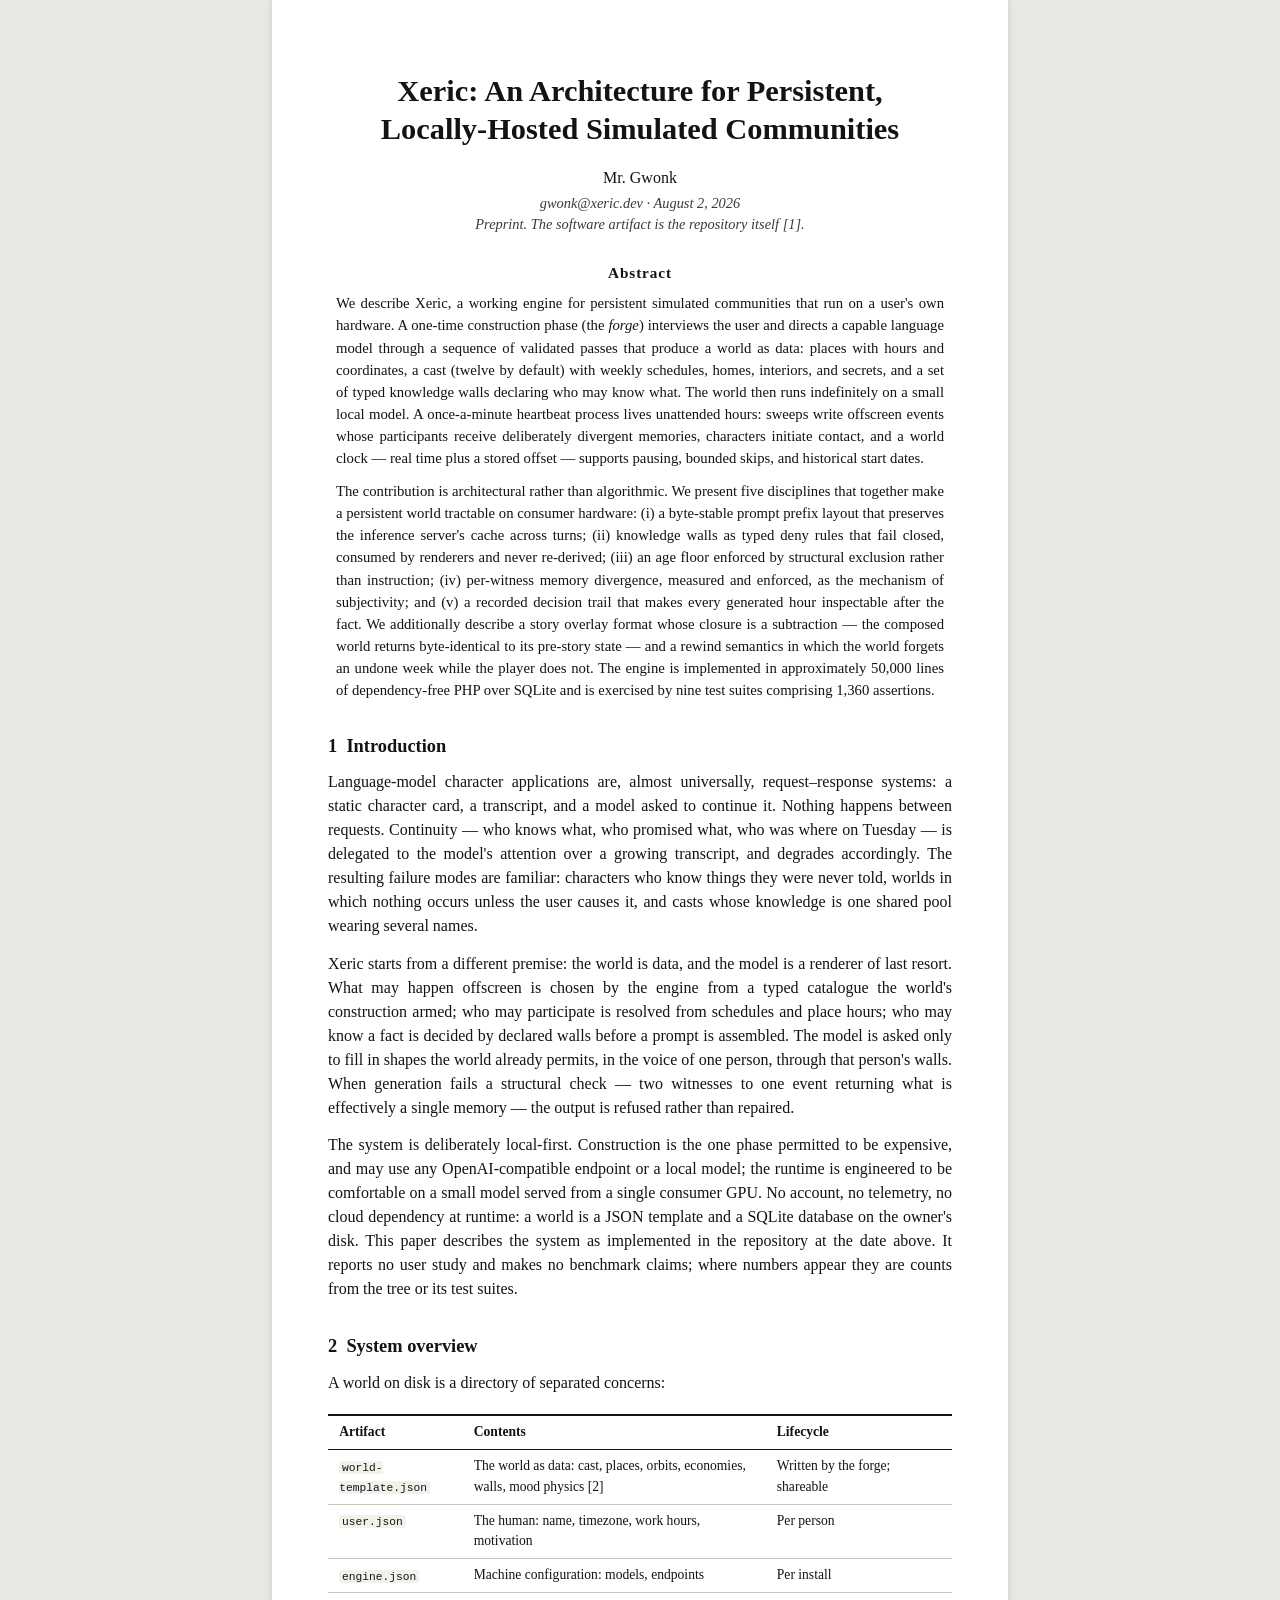
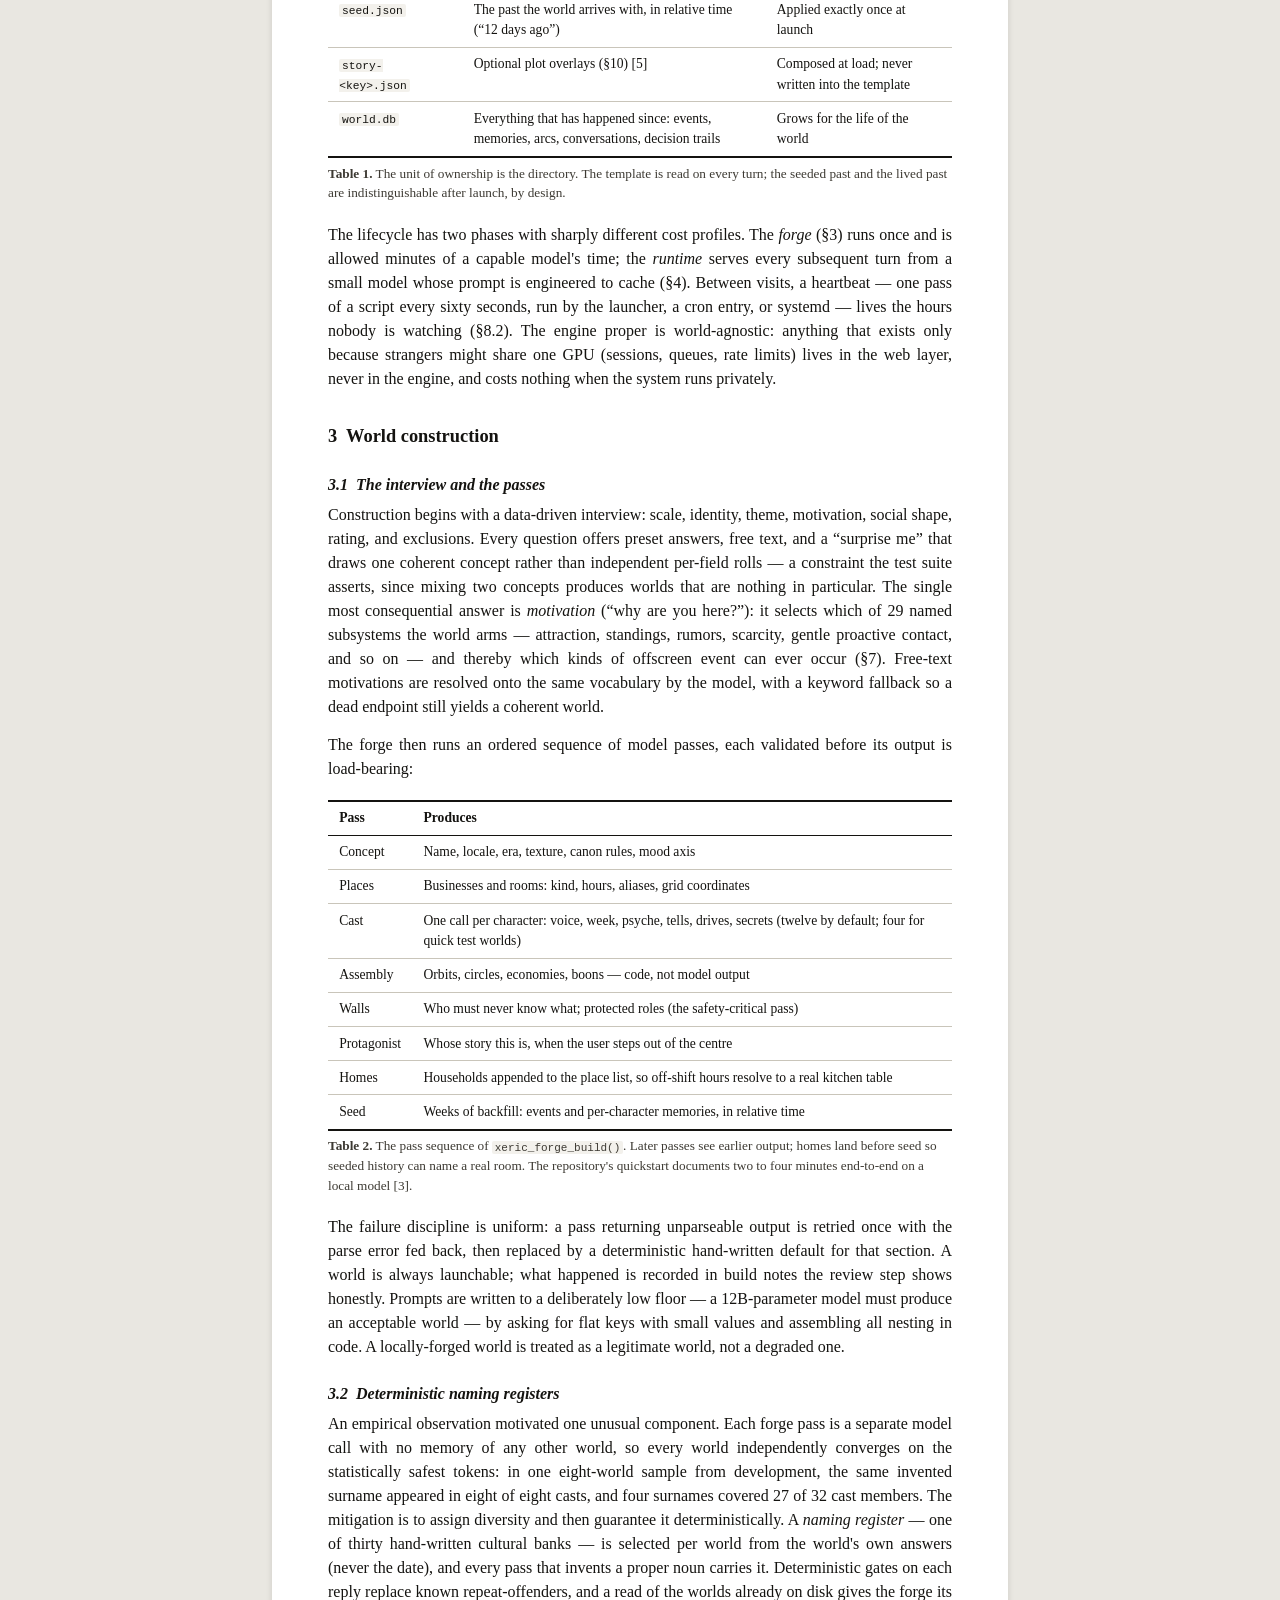
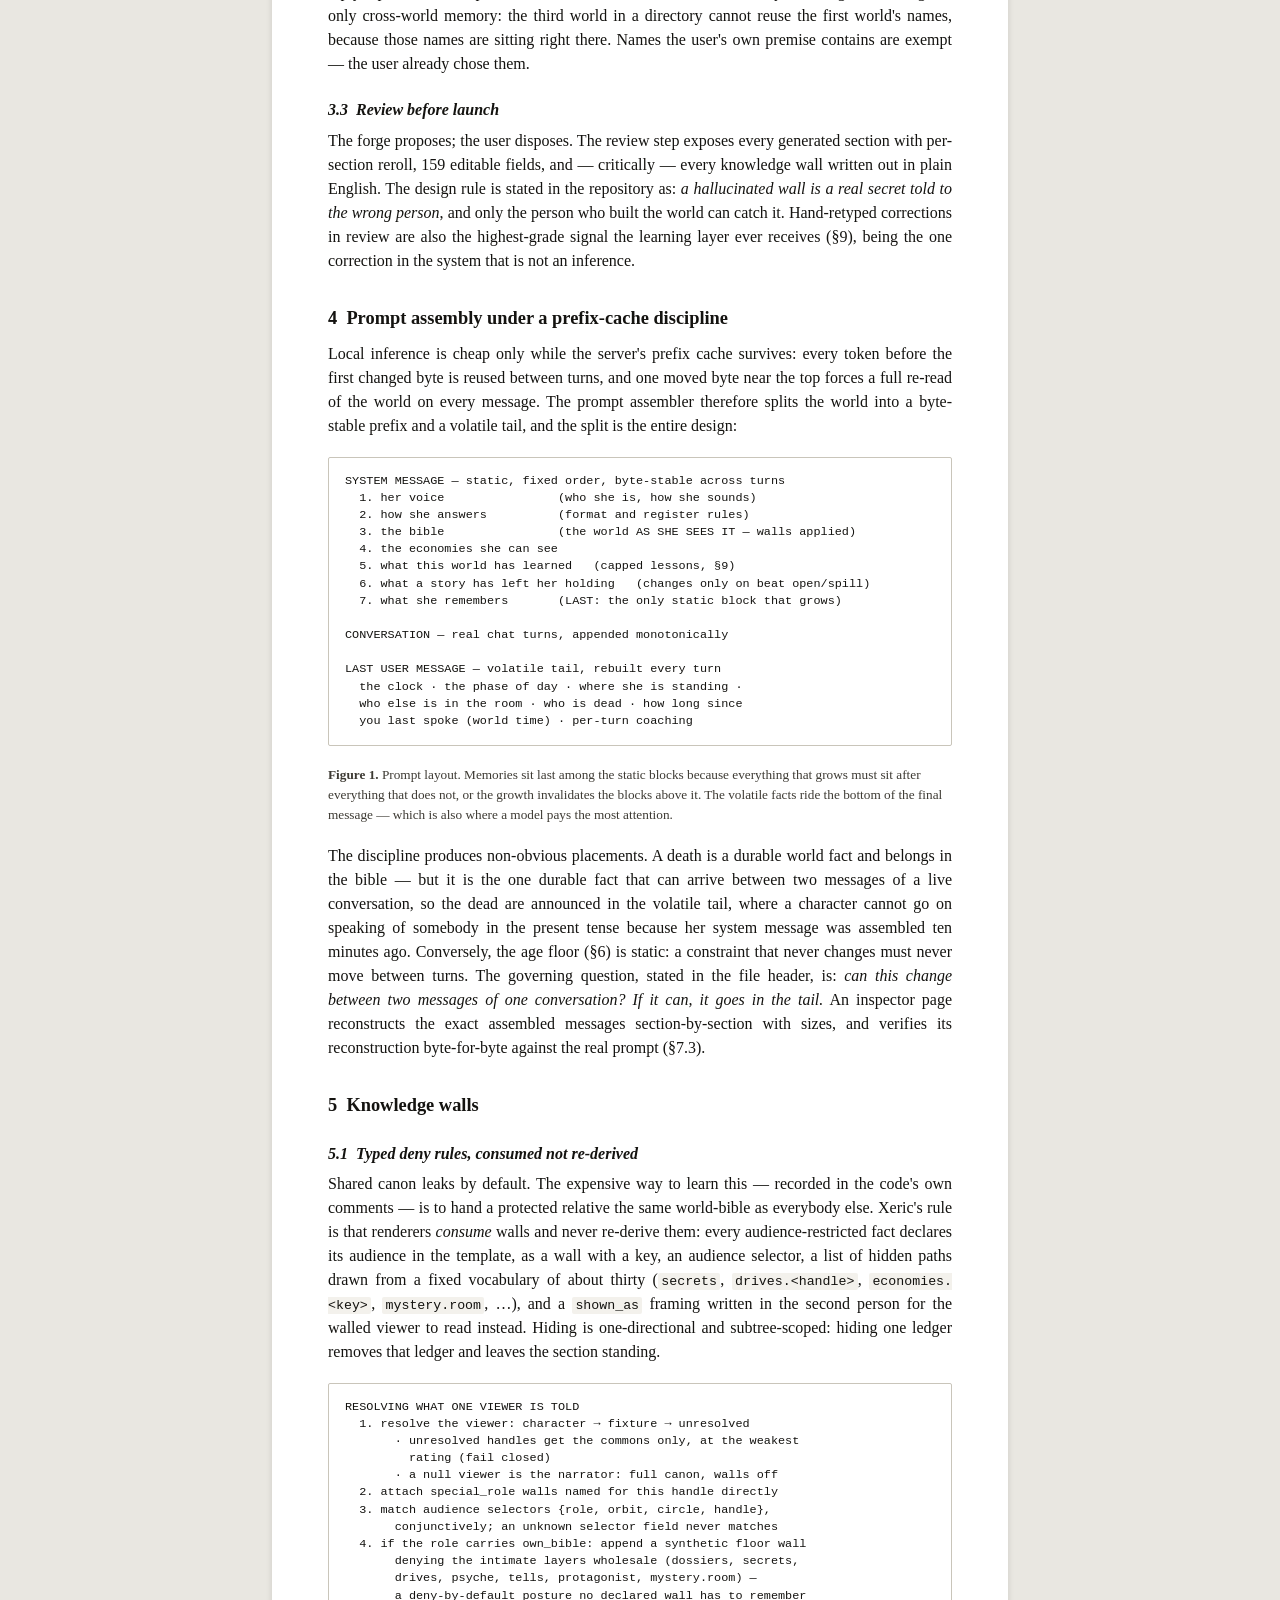
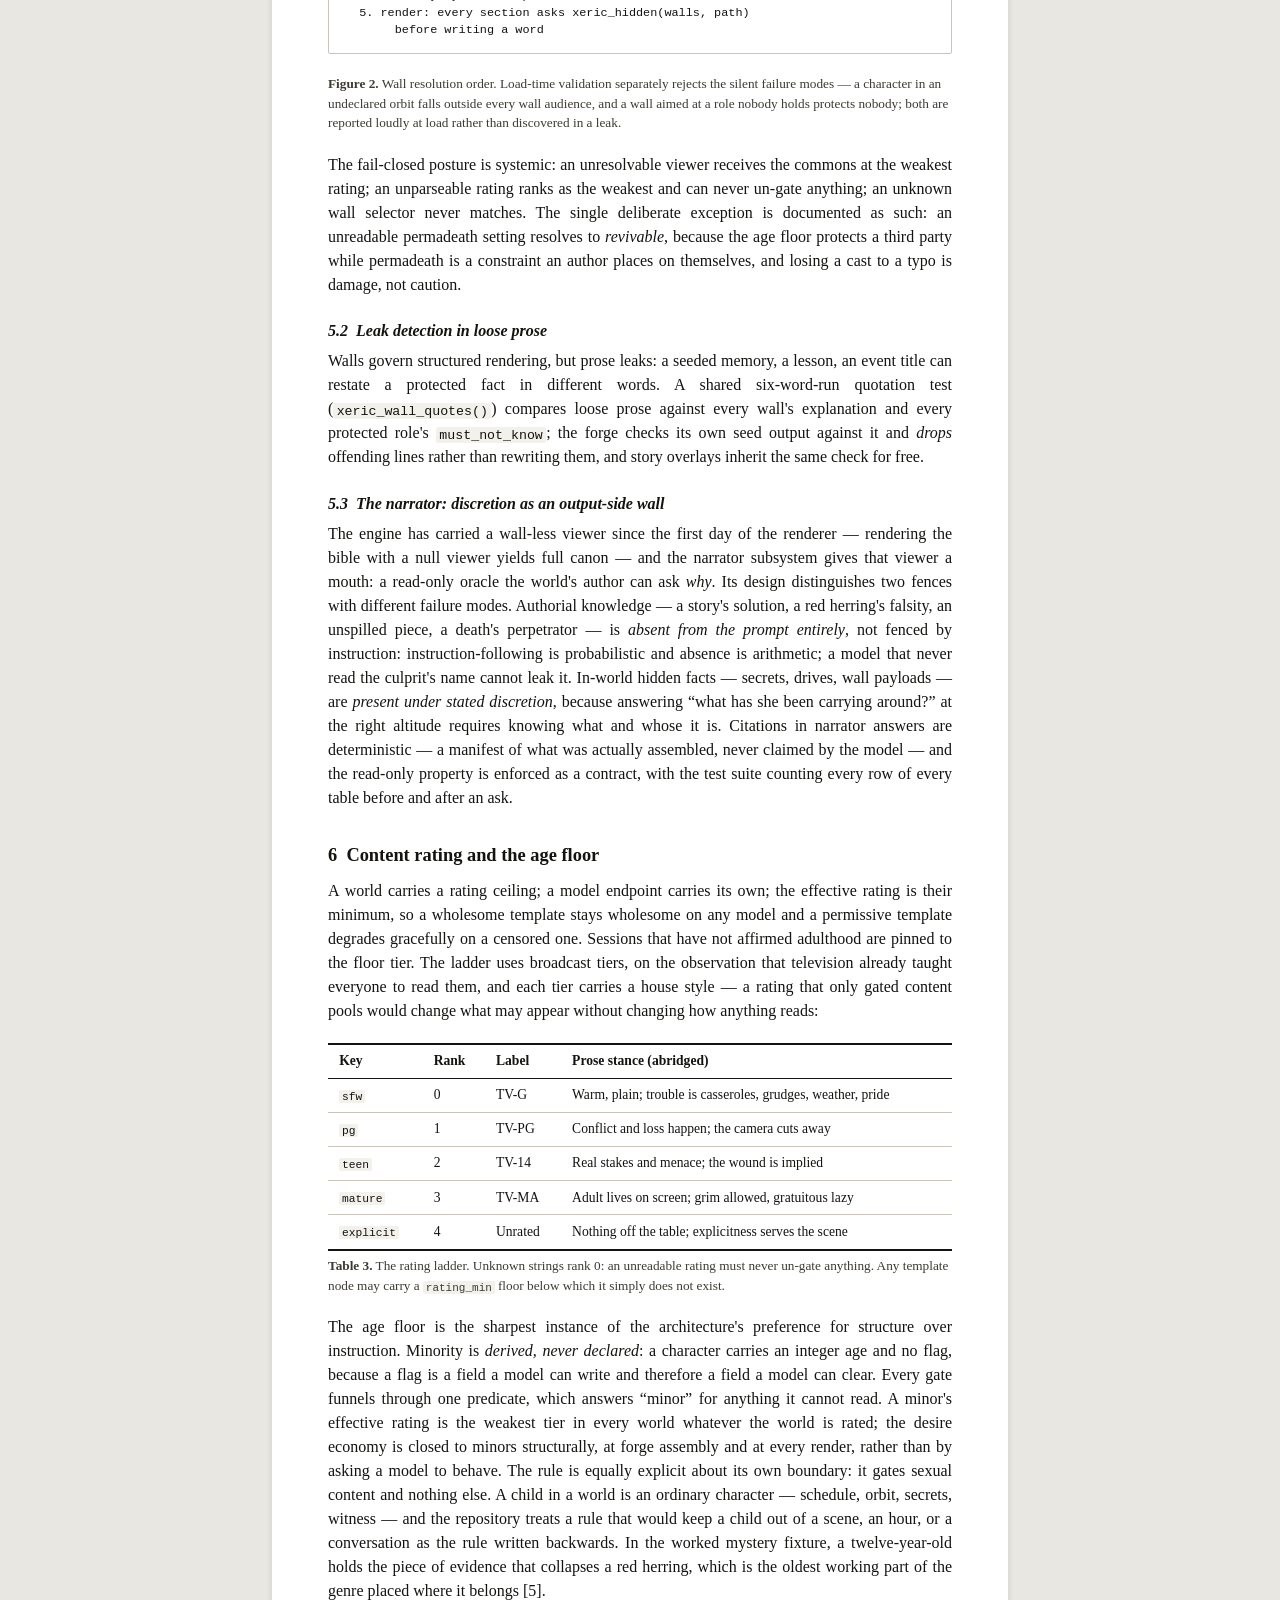
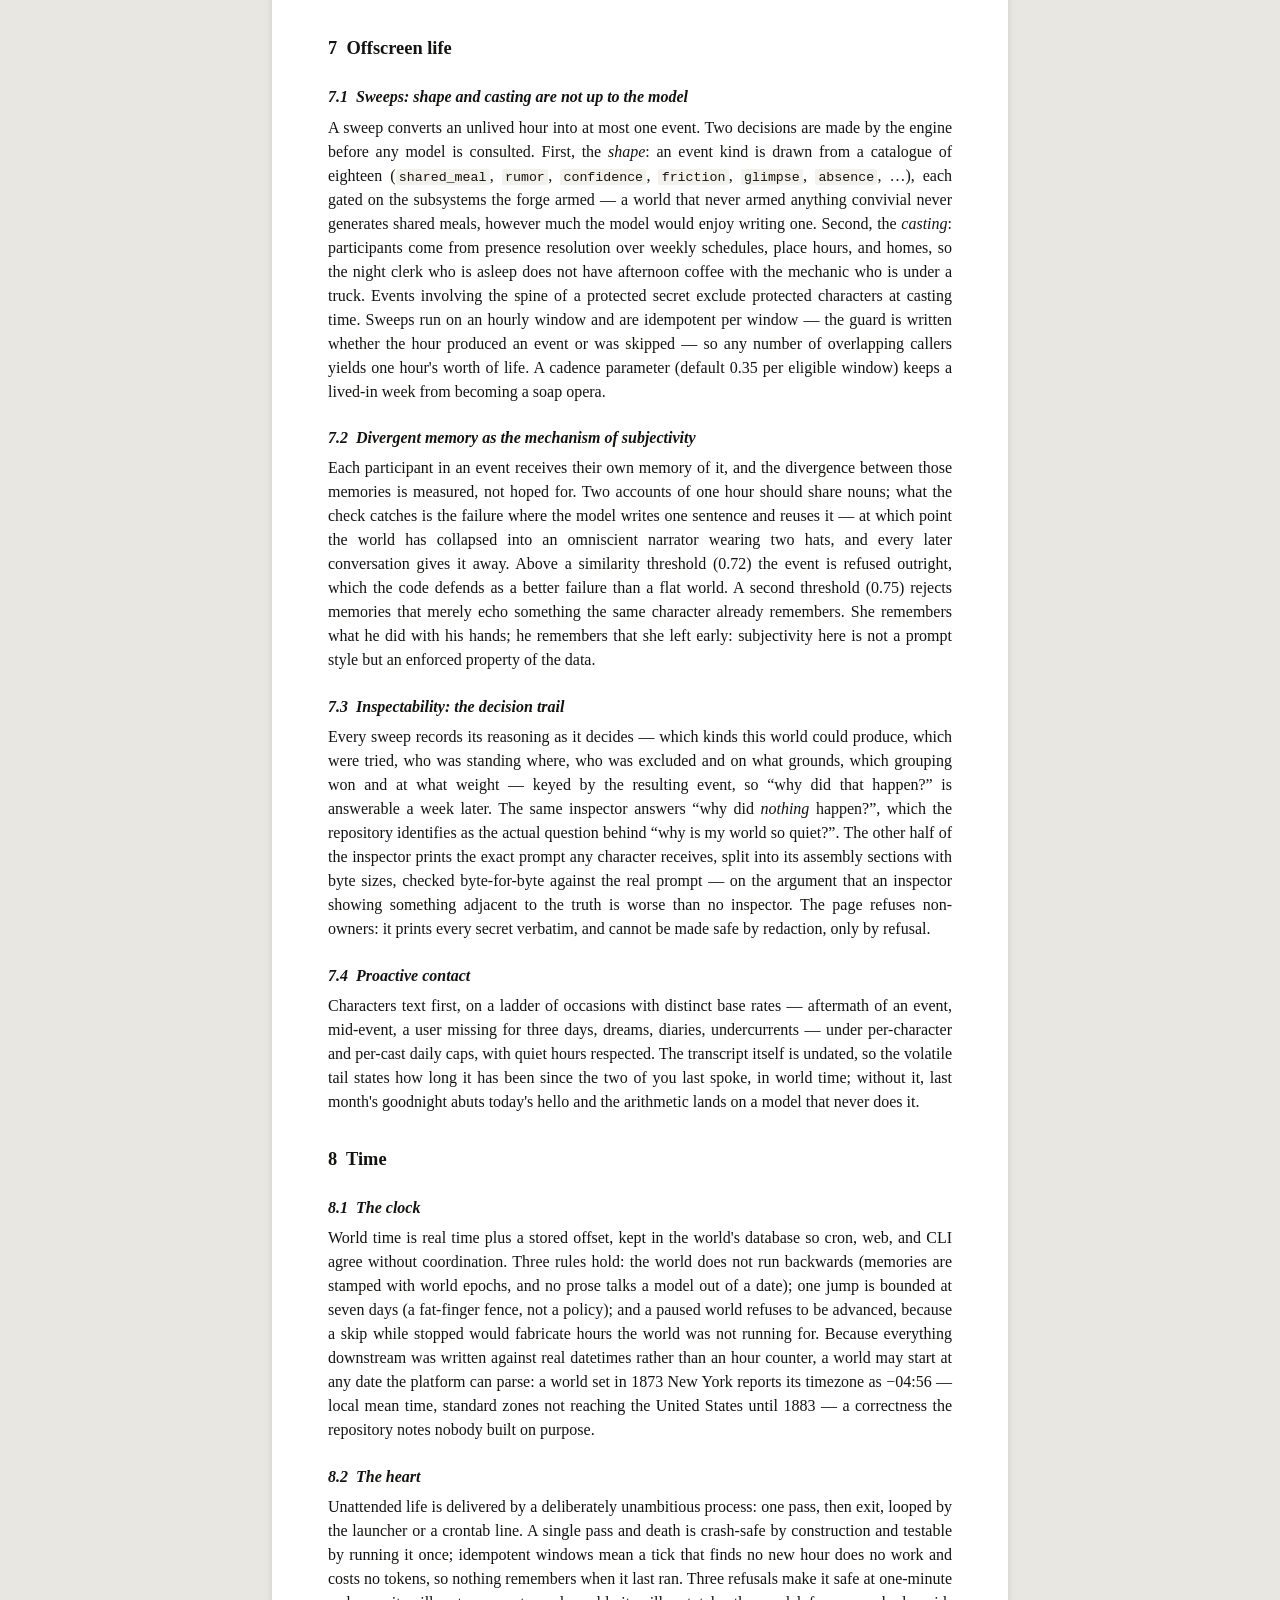
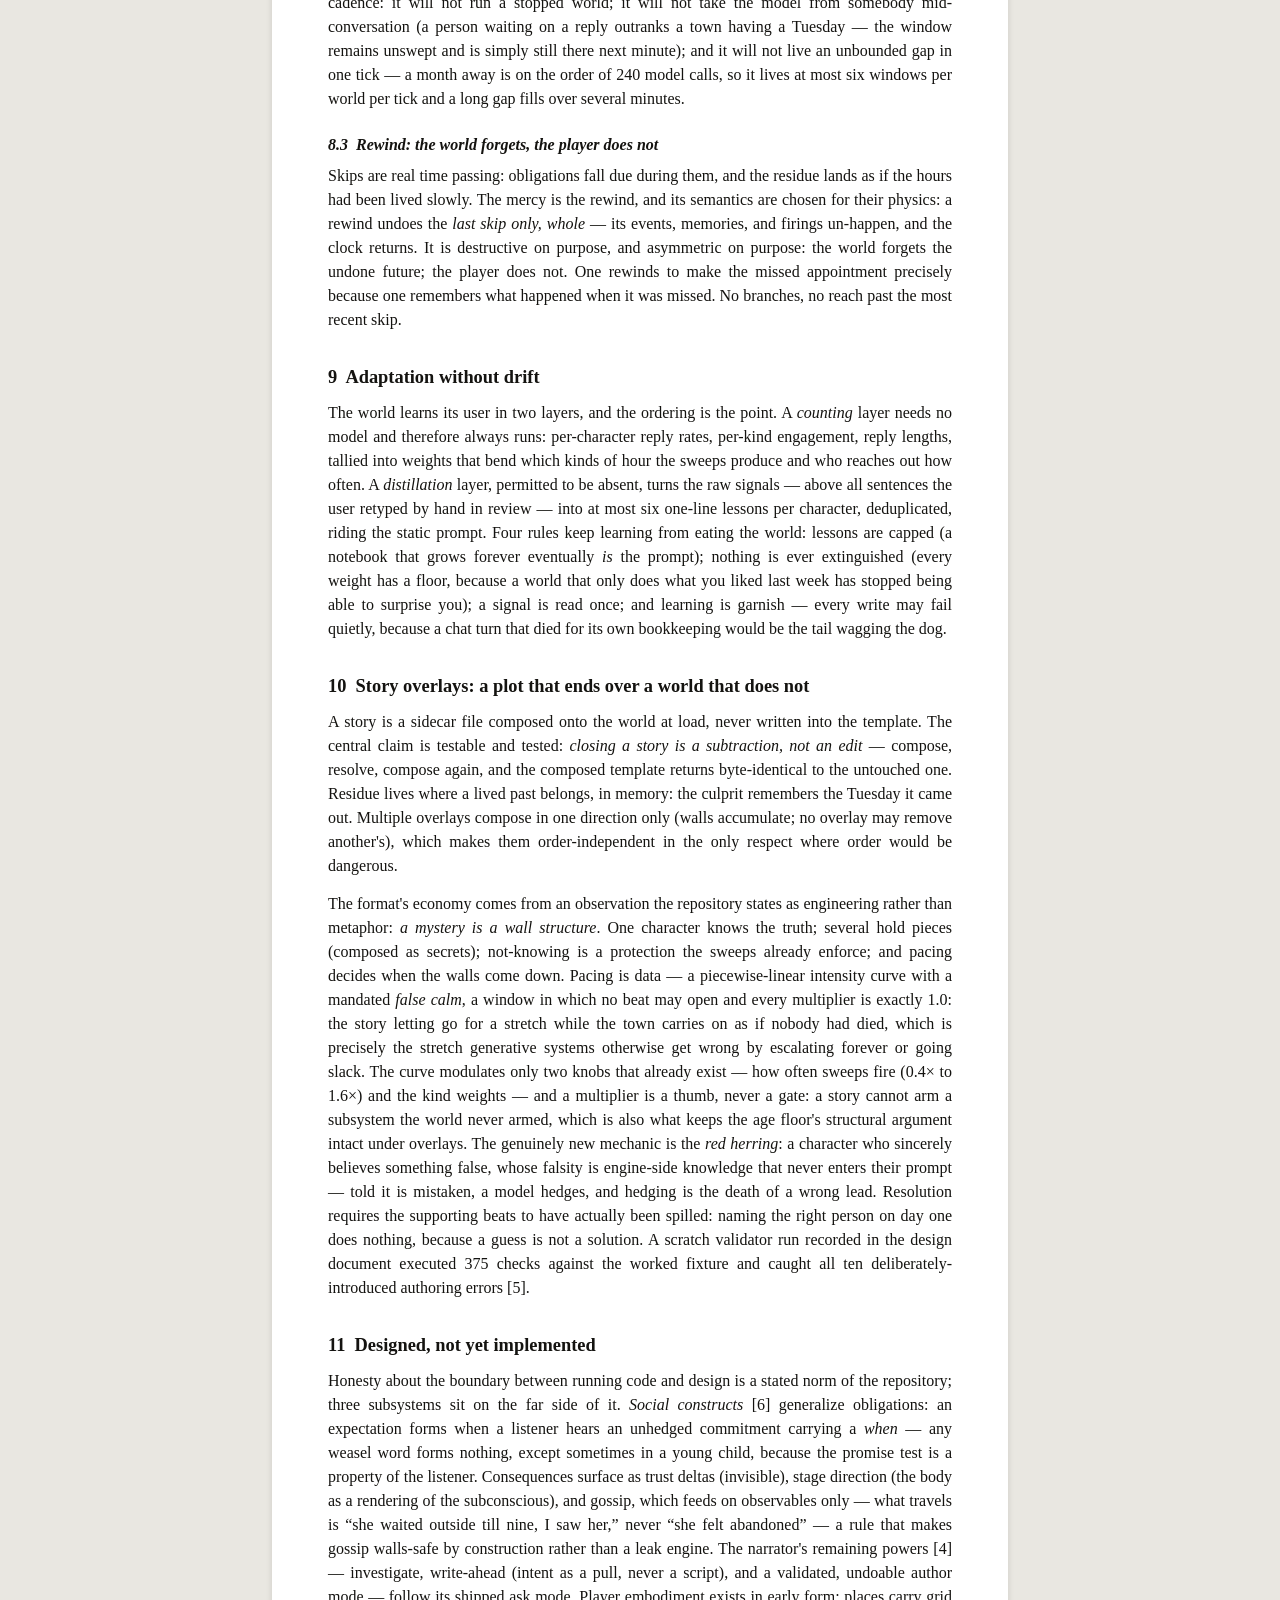
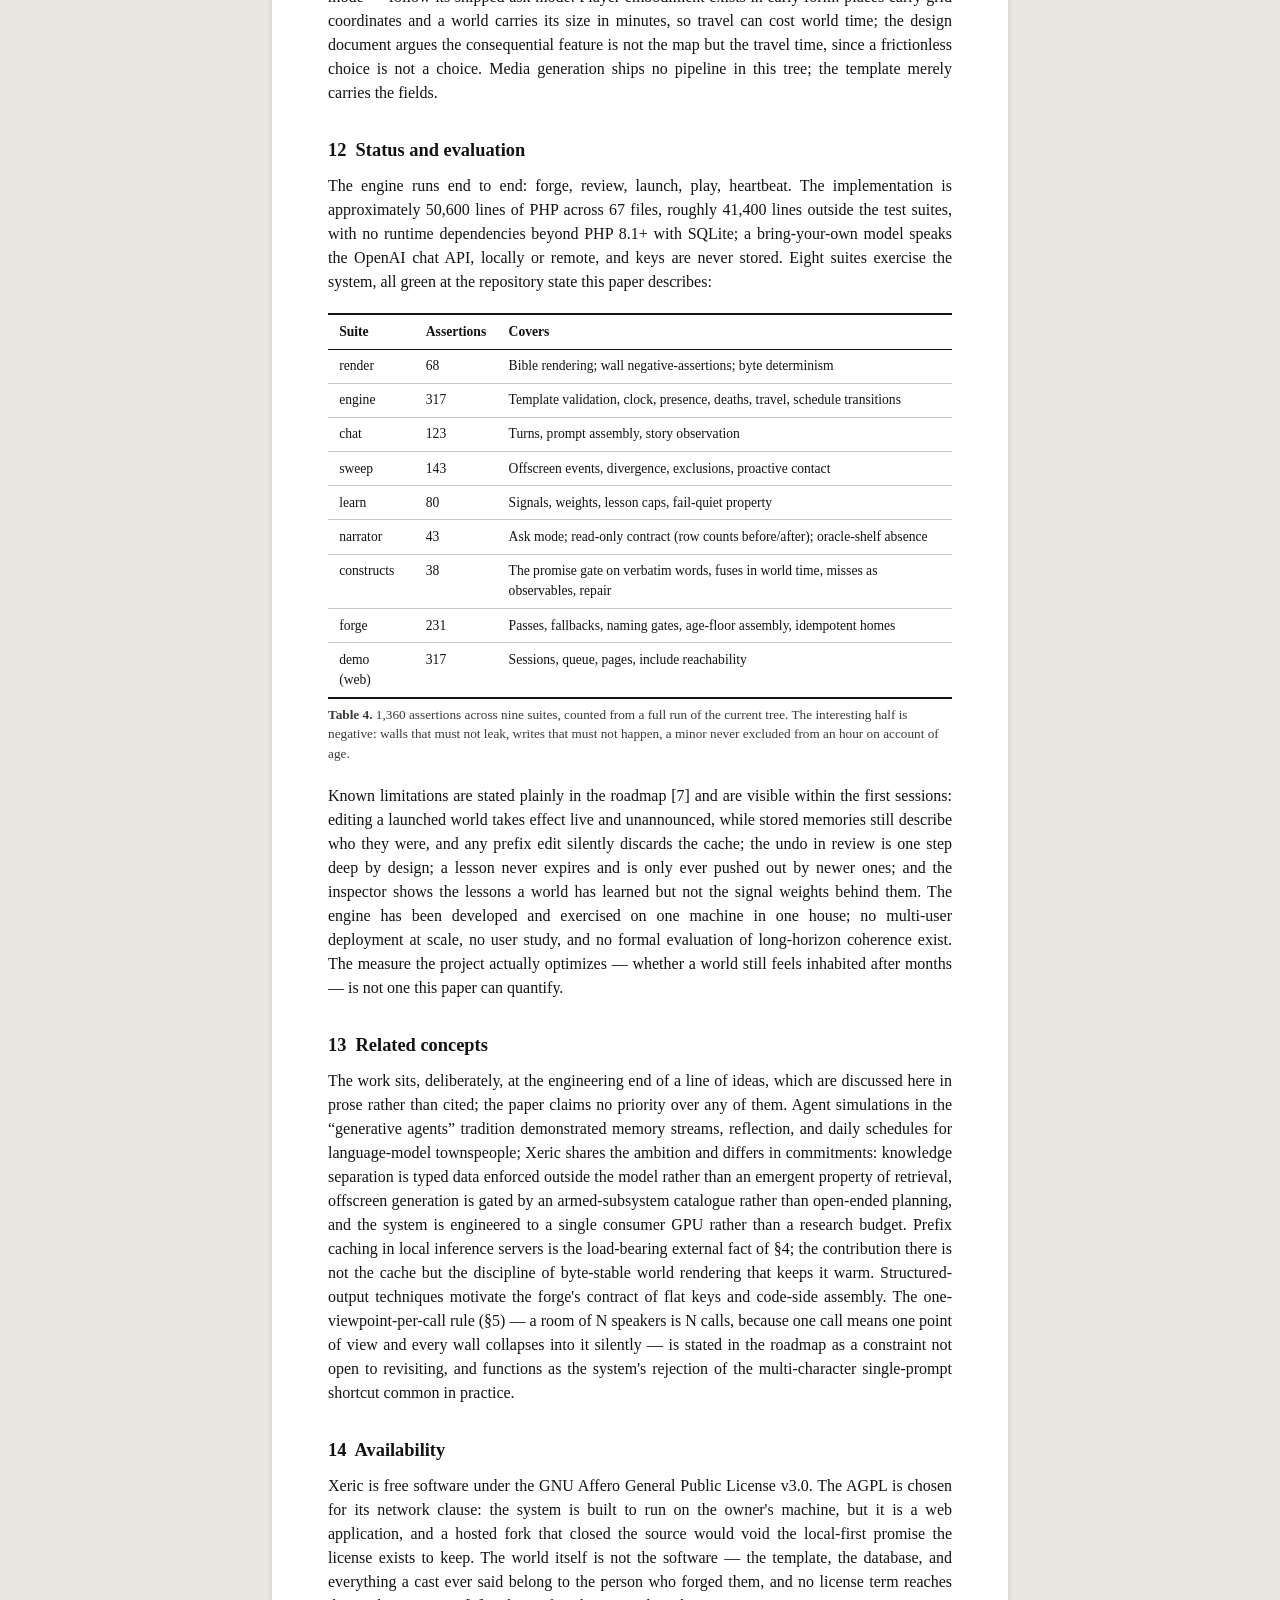
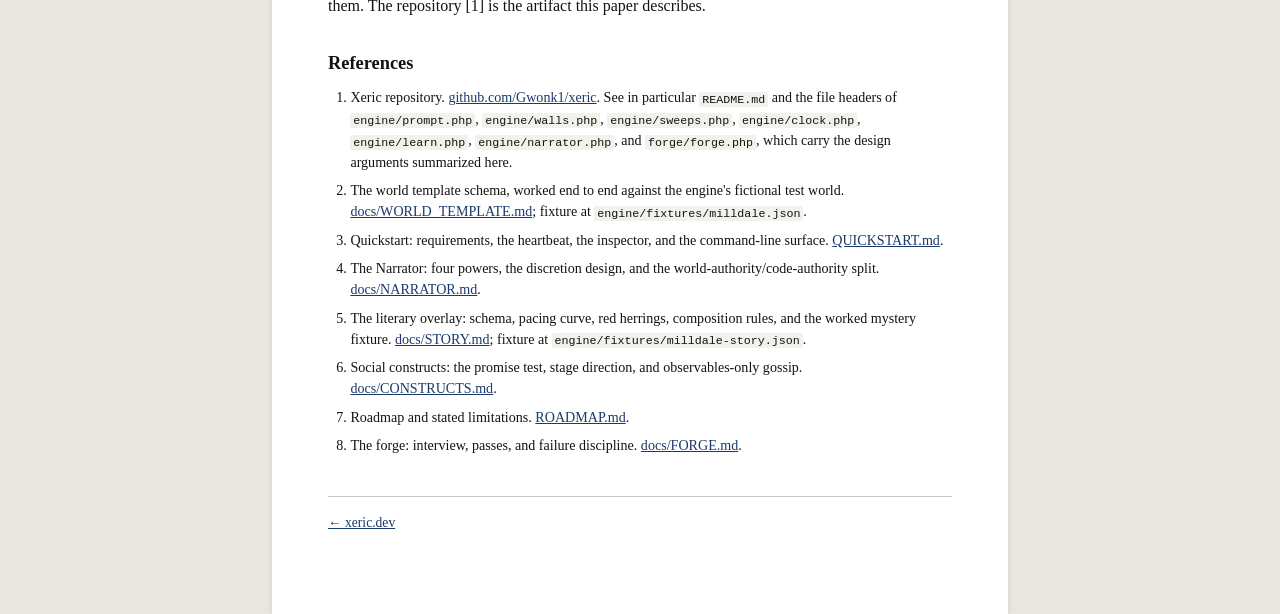
==== commit 04b6a9db: "The paper counts nine suites, because the ninth landed while it was being typeset The whitepaper was" ====
--- a/site/paper.html
+++ b/site/paper.html
@@ -207,7 +207,7 @@
 subtraction — the composed world returns byte-identical to its pre-story state — and a rewind
 semantics in which the world forgets an undone week while the player does not. The engine is
 implemented in approximately 50,000 lines of dependency-free PHP over SQLite and is exercised
-by eight test suites comprising 1,322 assertions.</p>
+by nine test suites comprising 1,360 assertions.</p>
 </div>
 
 <h2>1&nbsp;&nbsp;Introduction</h2>
@@ -647,12 +647,13 @@
 <tr><td>sweep</td><td>143</td><td>Offscreen events, divergence, exclusions, proactive contact</td></tr>
 <tr><td>learn</td><td>80</td><td>Signals, weights, lesson caps, fail-quiet property</td></tr>
 <tr><td>narrator</td><td>43</td><td>Ask mode; read-only contract (row counts before/after); oracle-shelf absence</td></tr>
+<tr><td>constructs</td><td>38</td><td>The promise gate on verbatim words, fuses in world time, misses as observables, repair</td></tr>
 <tr><td>forge</td><td>231</td><td>Passes, fallbacks, naming gates, age-floor assembly, idempotent homes</td></tr>
 <tr><td>demo (web)</td><td>317</td><td>Sessions, queue, pages, include reachability</td></tr>
 </tbody>
 </table>
 </div>
-<p class="figcap"><b>Table 4.</b> 1,322 assertions across eight suites, counted from a full
+<p class="figcap"><b>Table 4.</b> 1,360 assertions across nine suites, counted from a full
 run of the current tree. The interesting half is negative: walls that must not leak, writes
 that must not happen, a minor never excluded from an hour on account of age.</p>
 
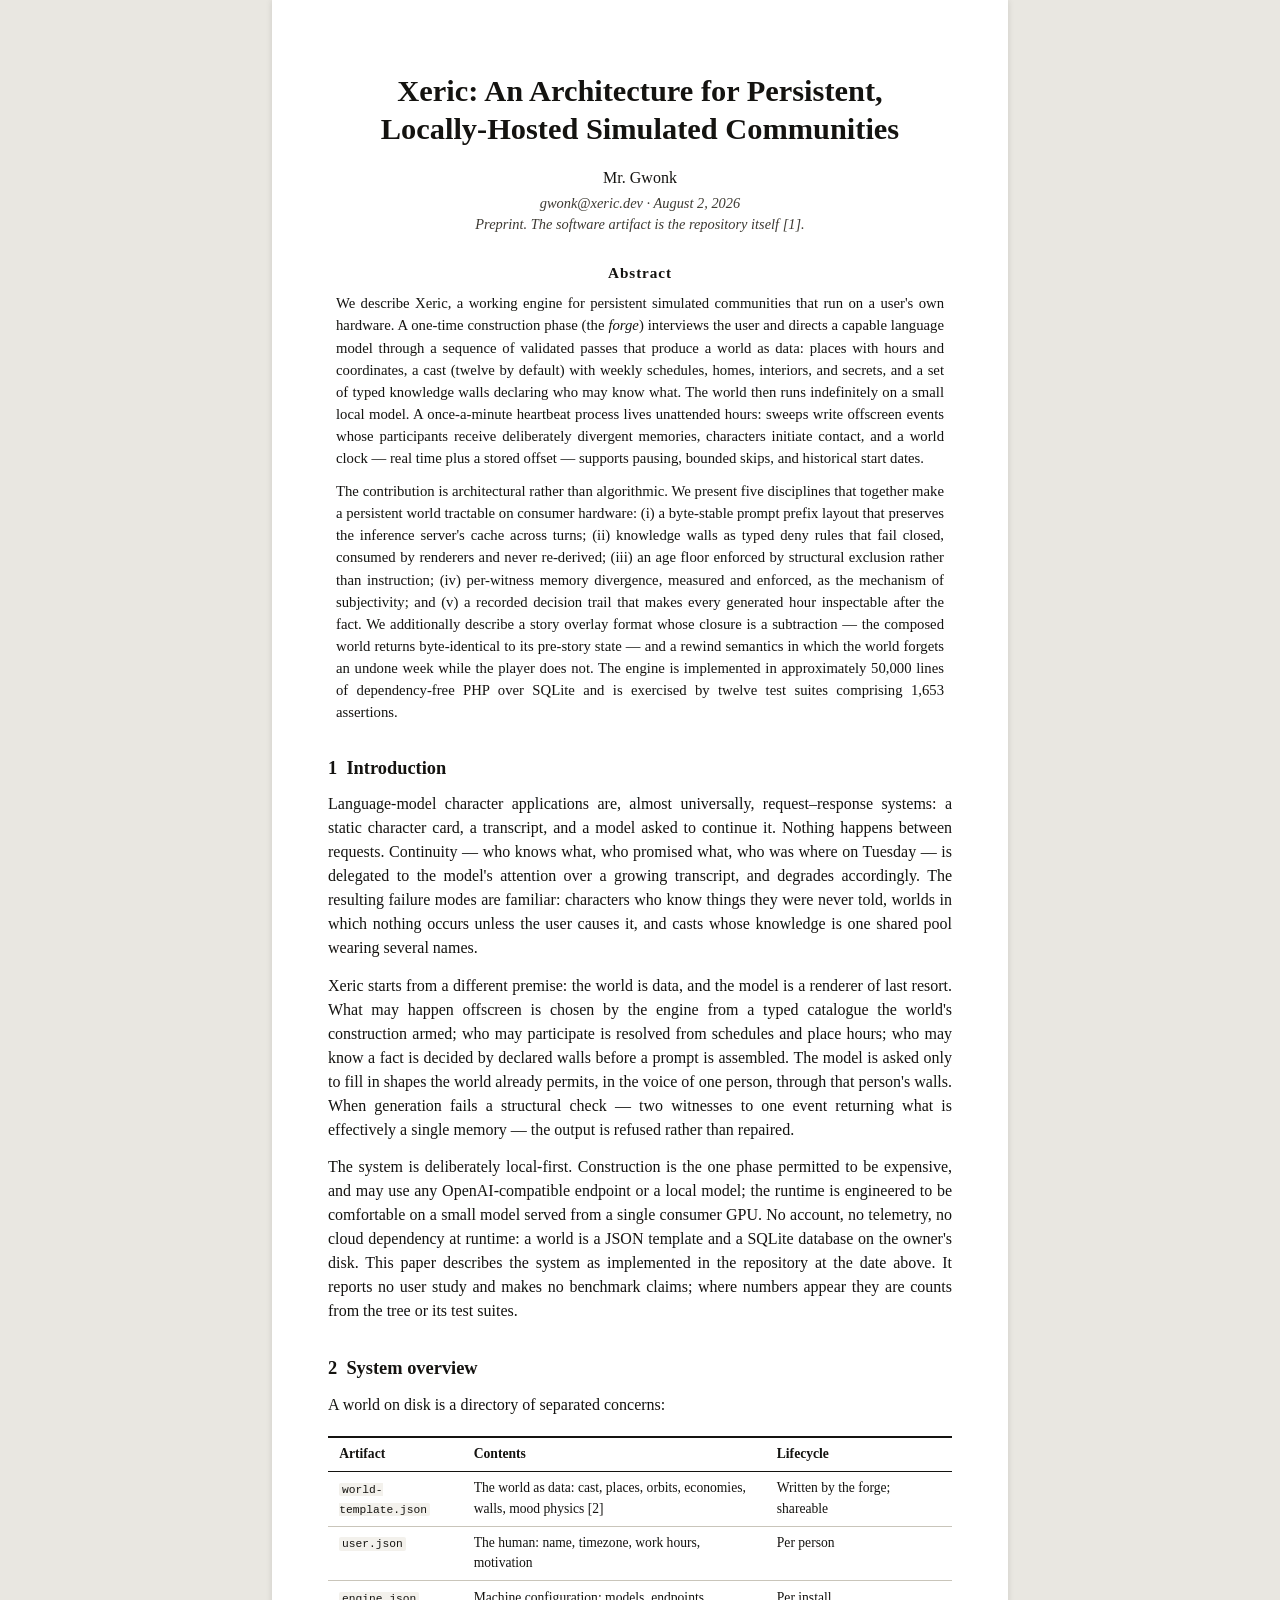
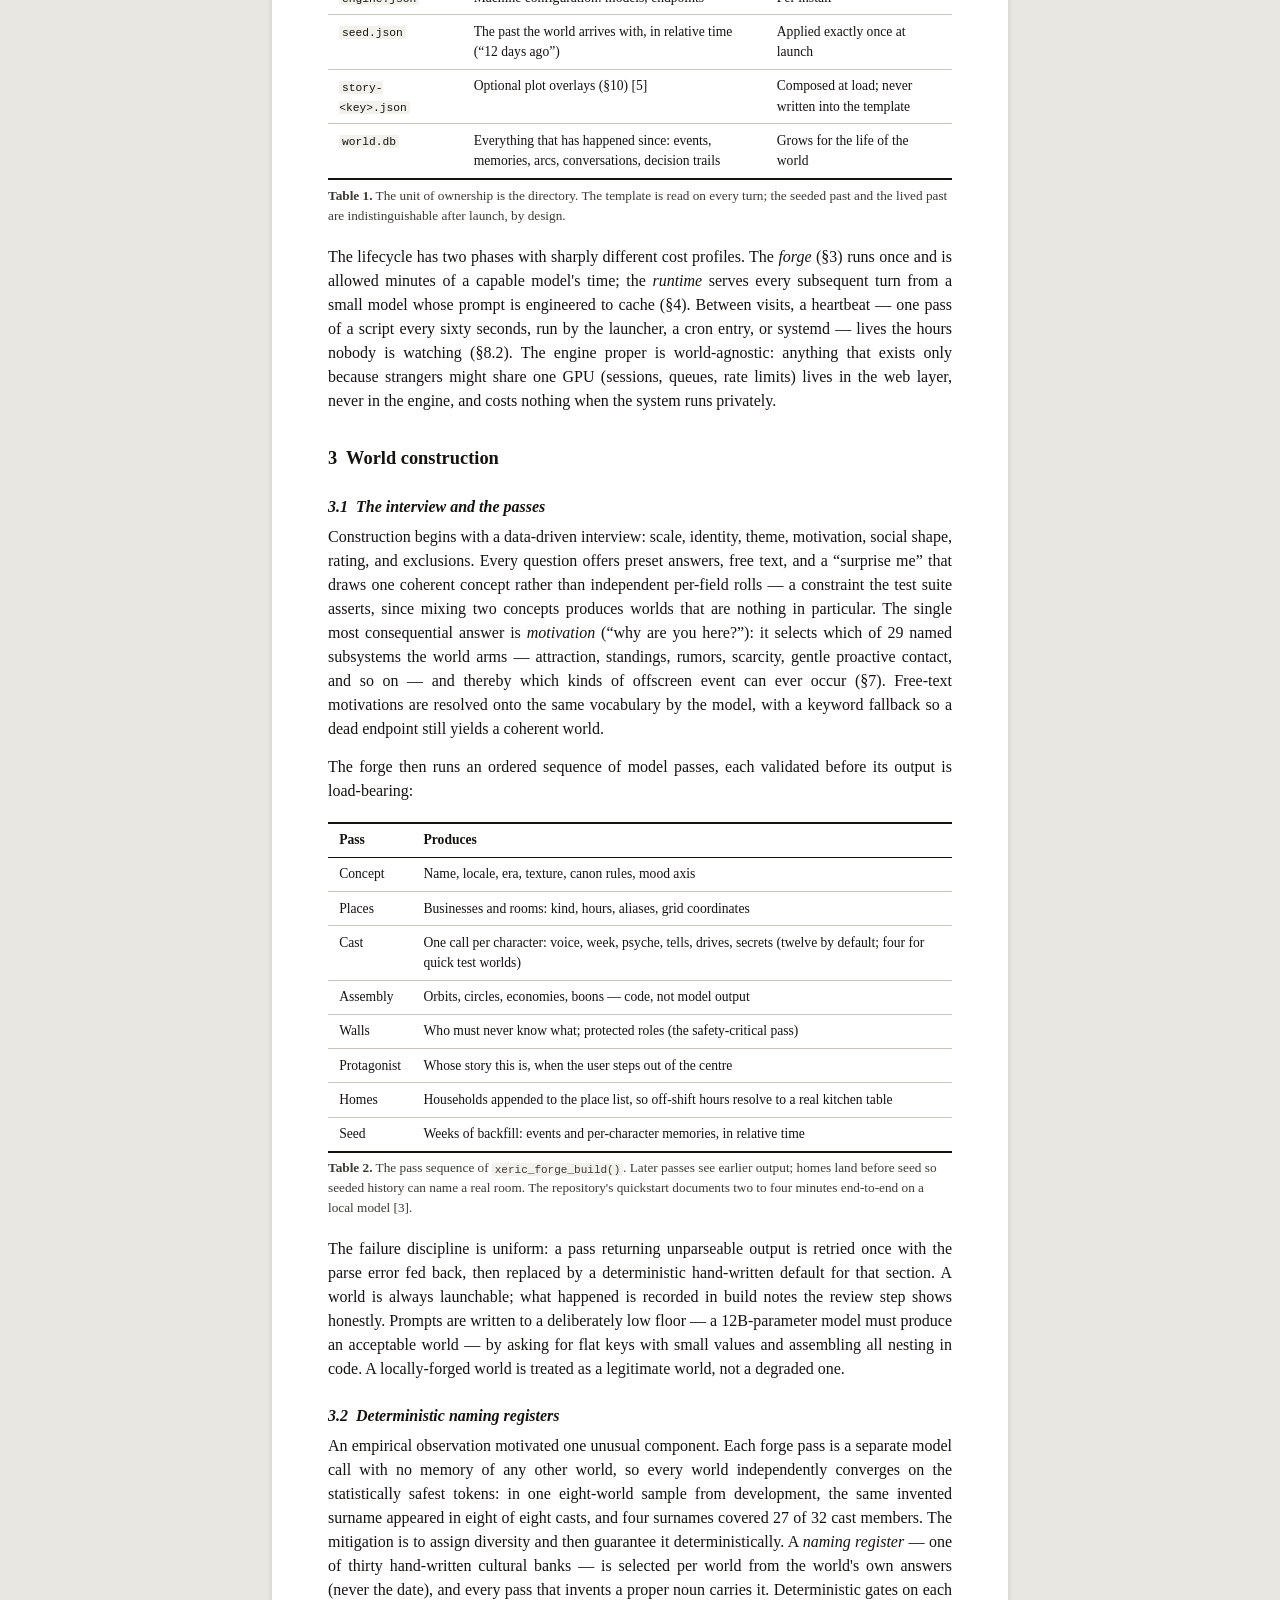
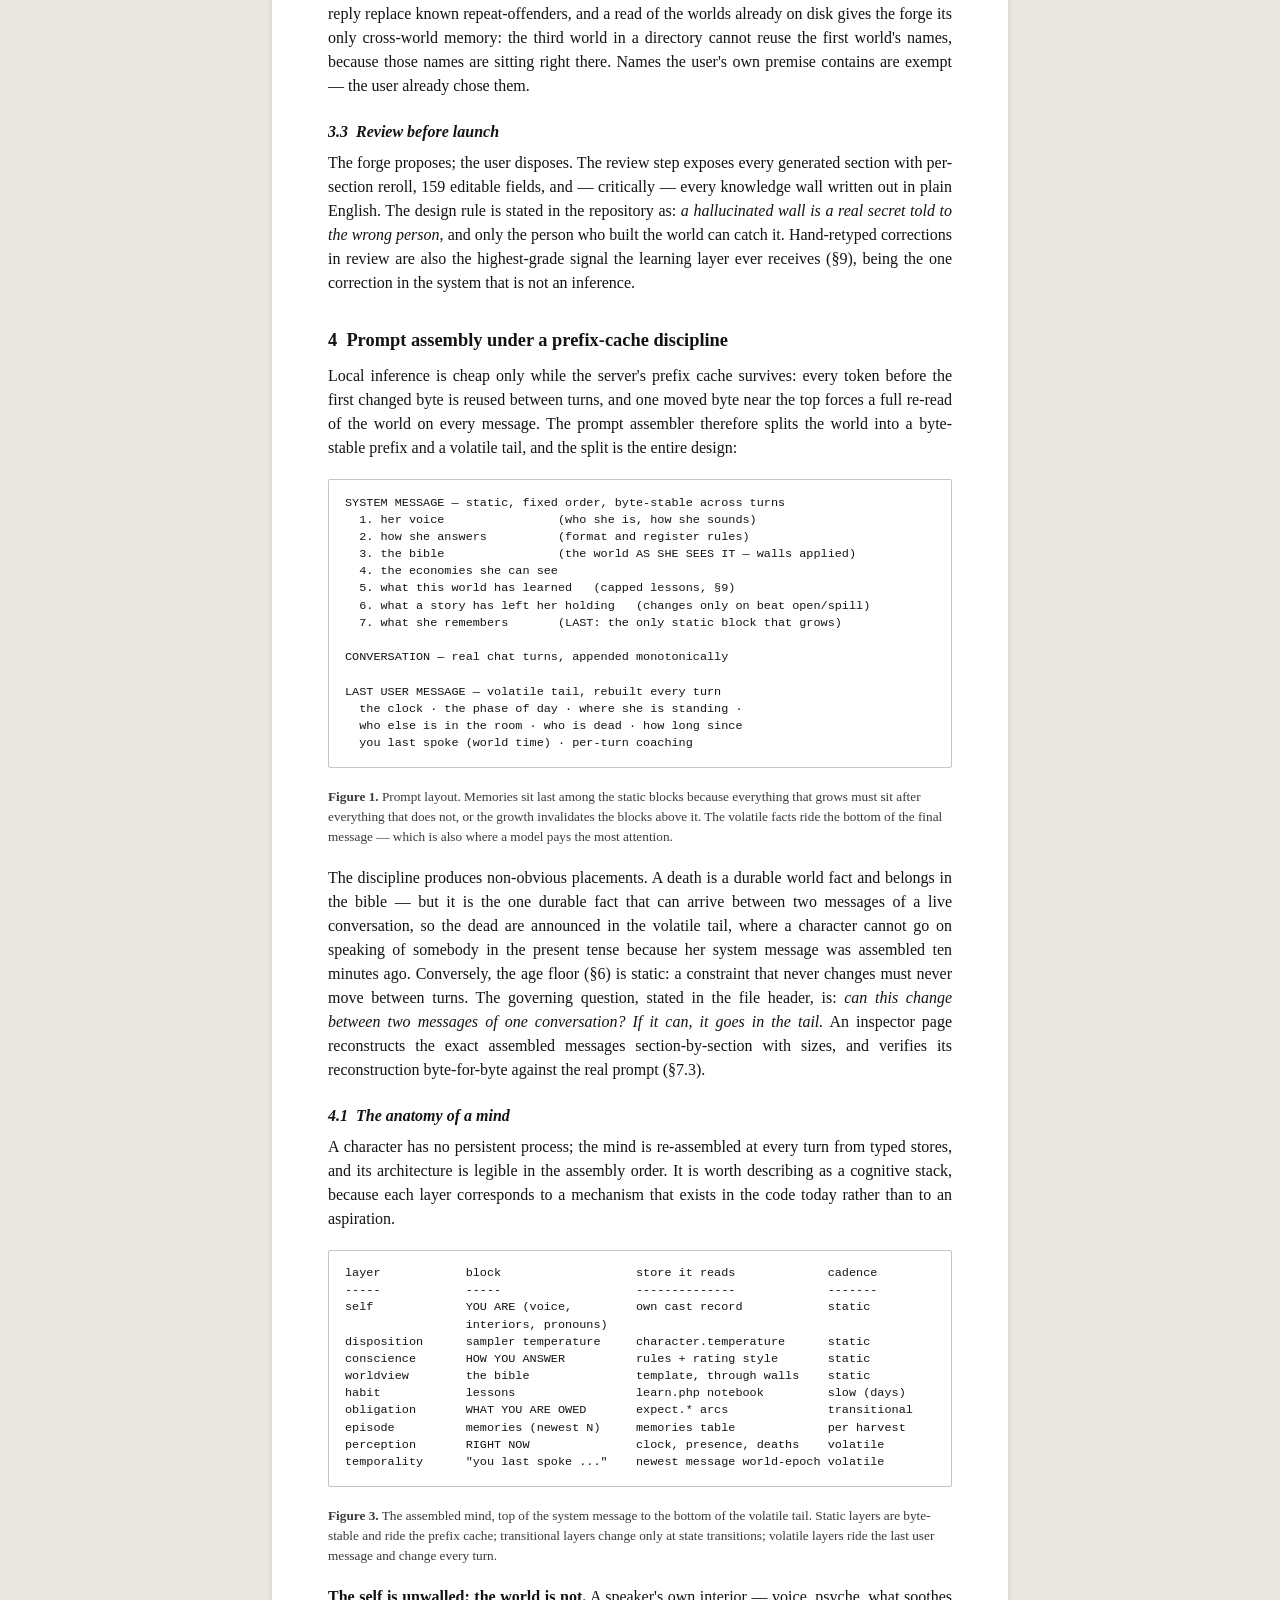
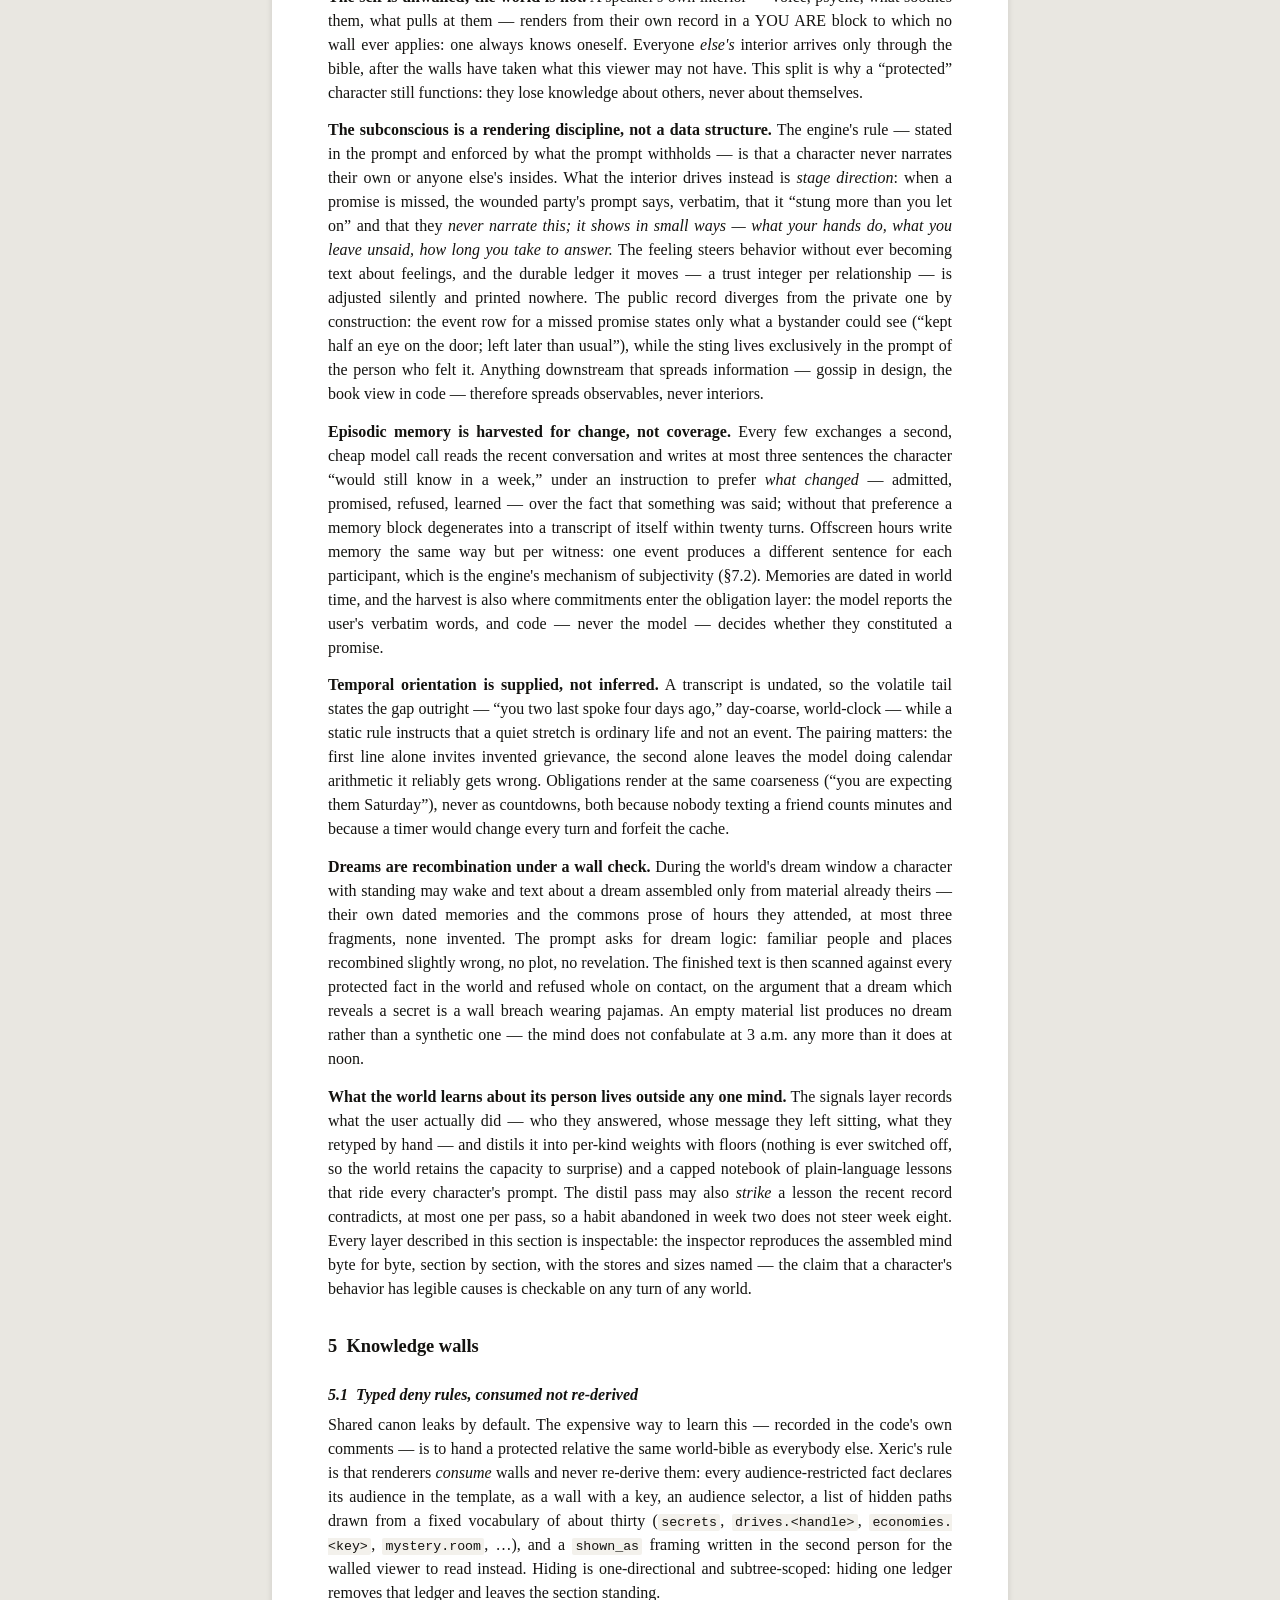
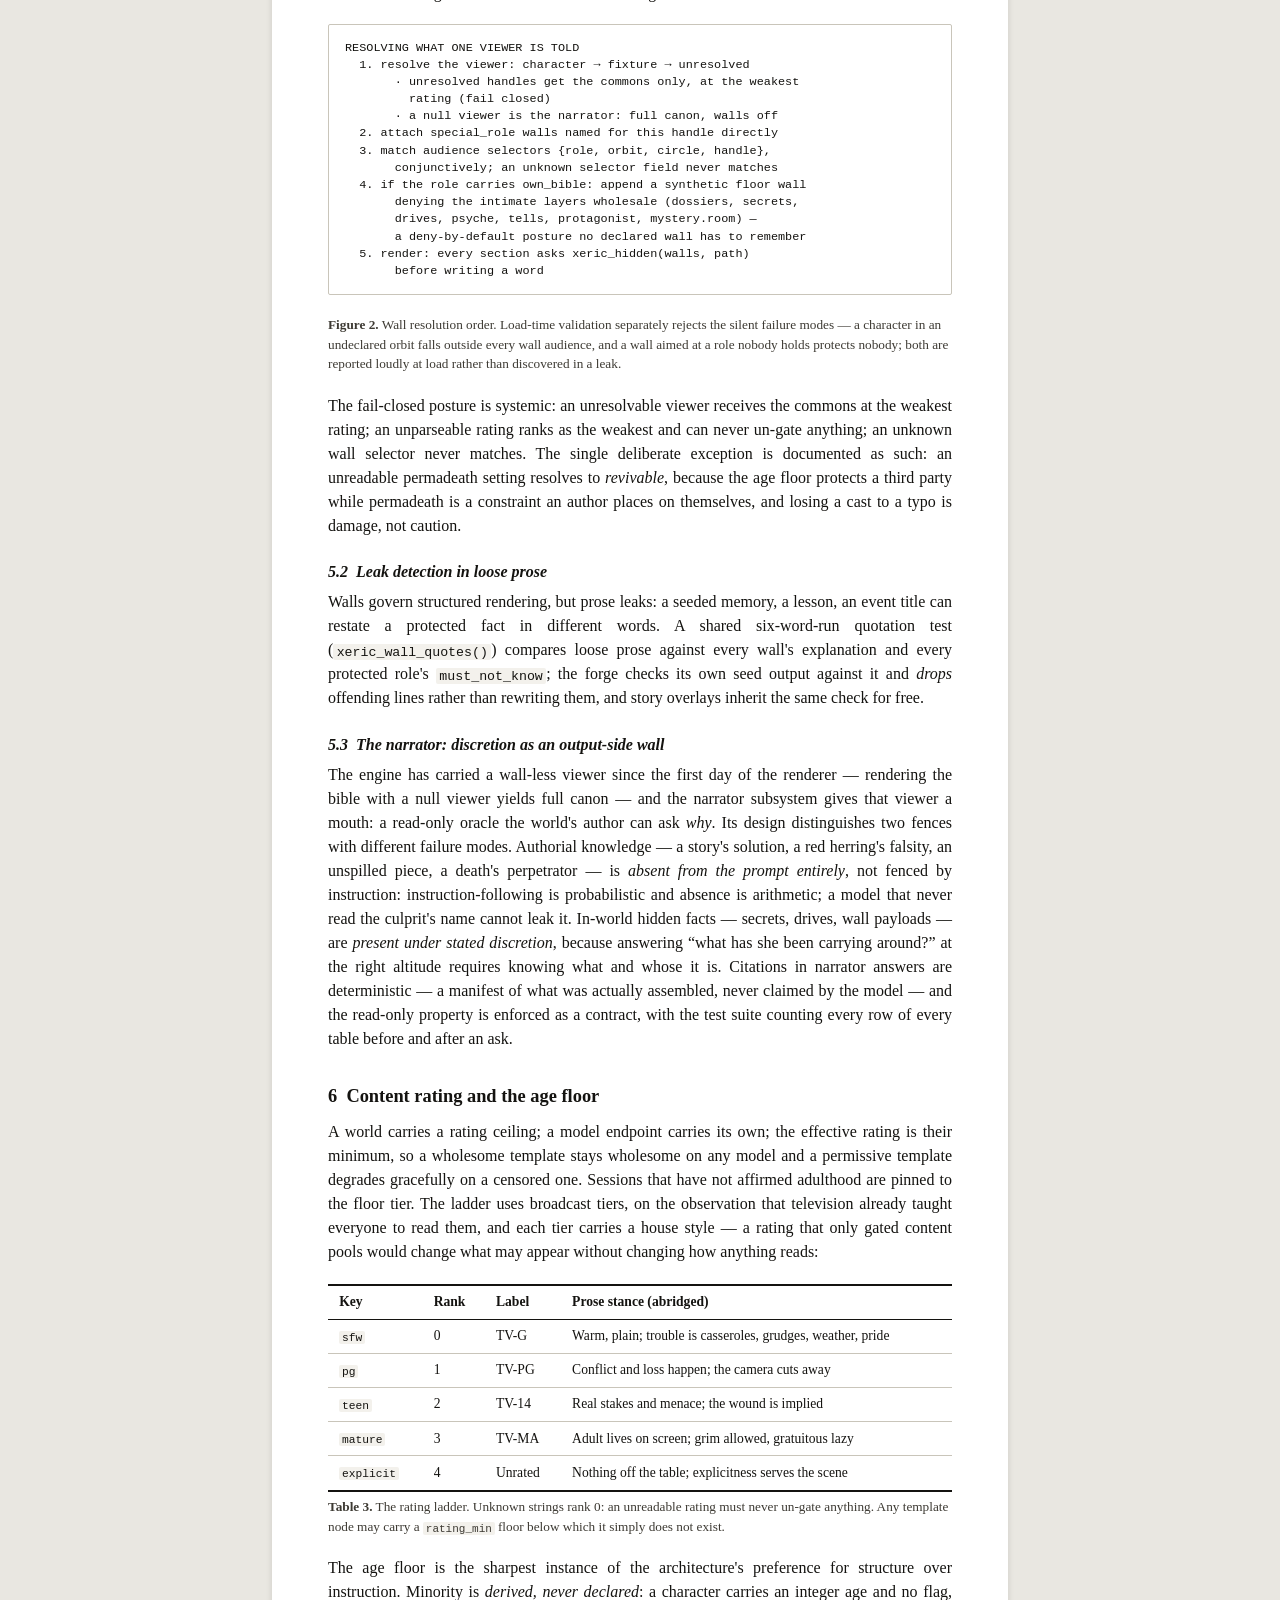
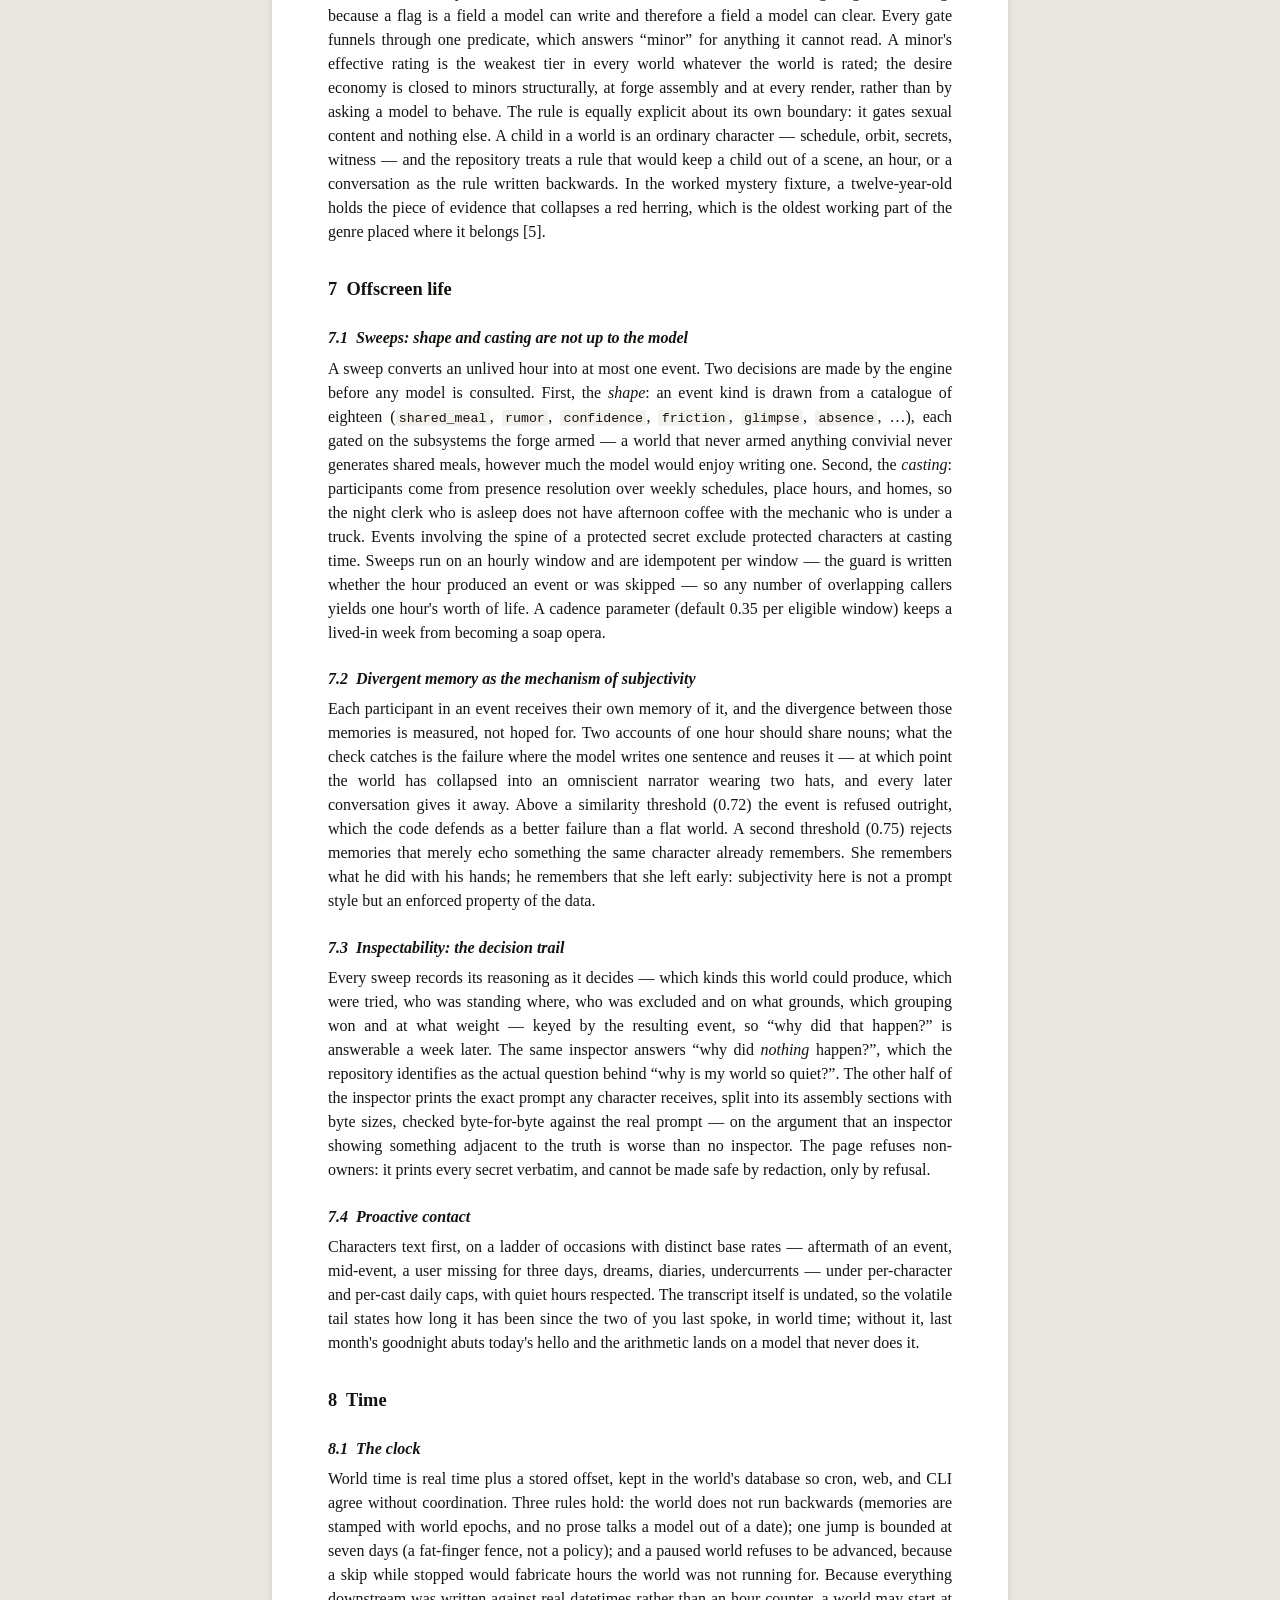
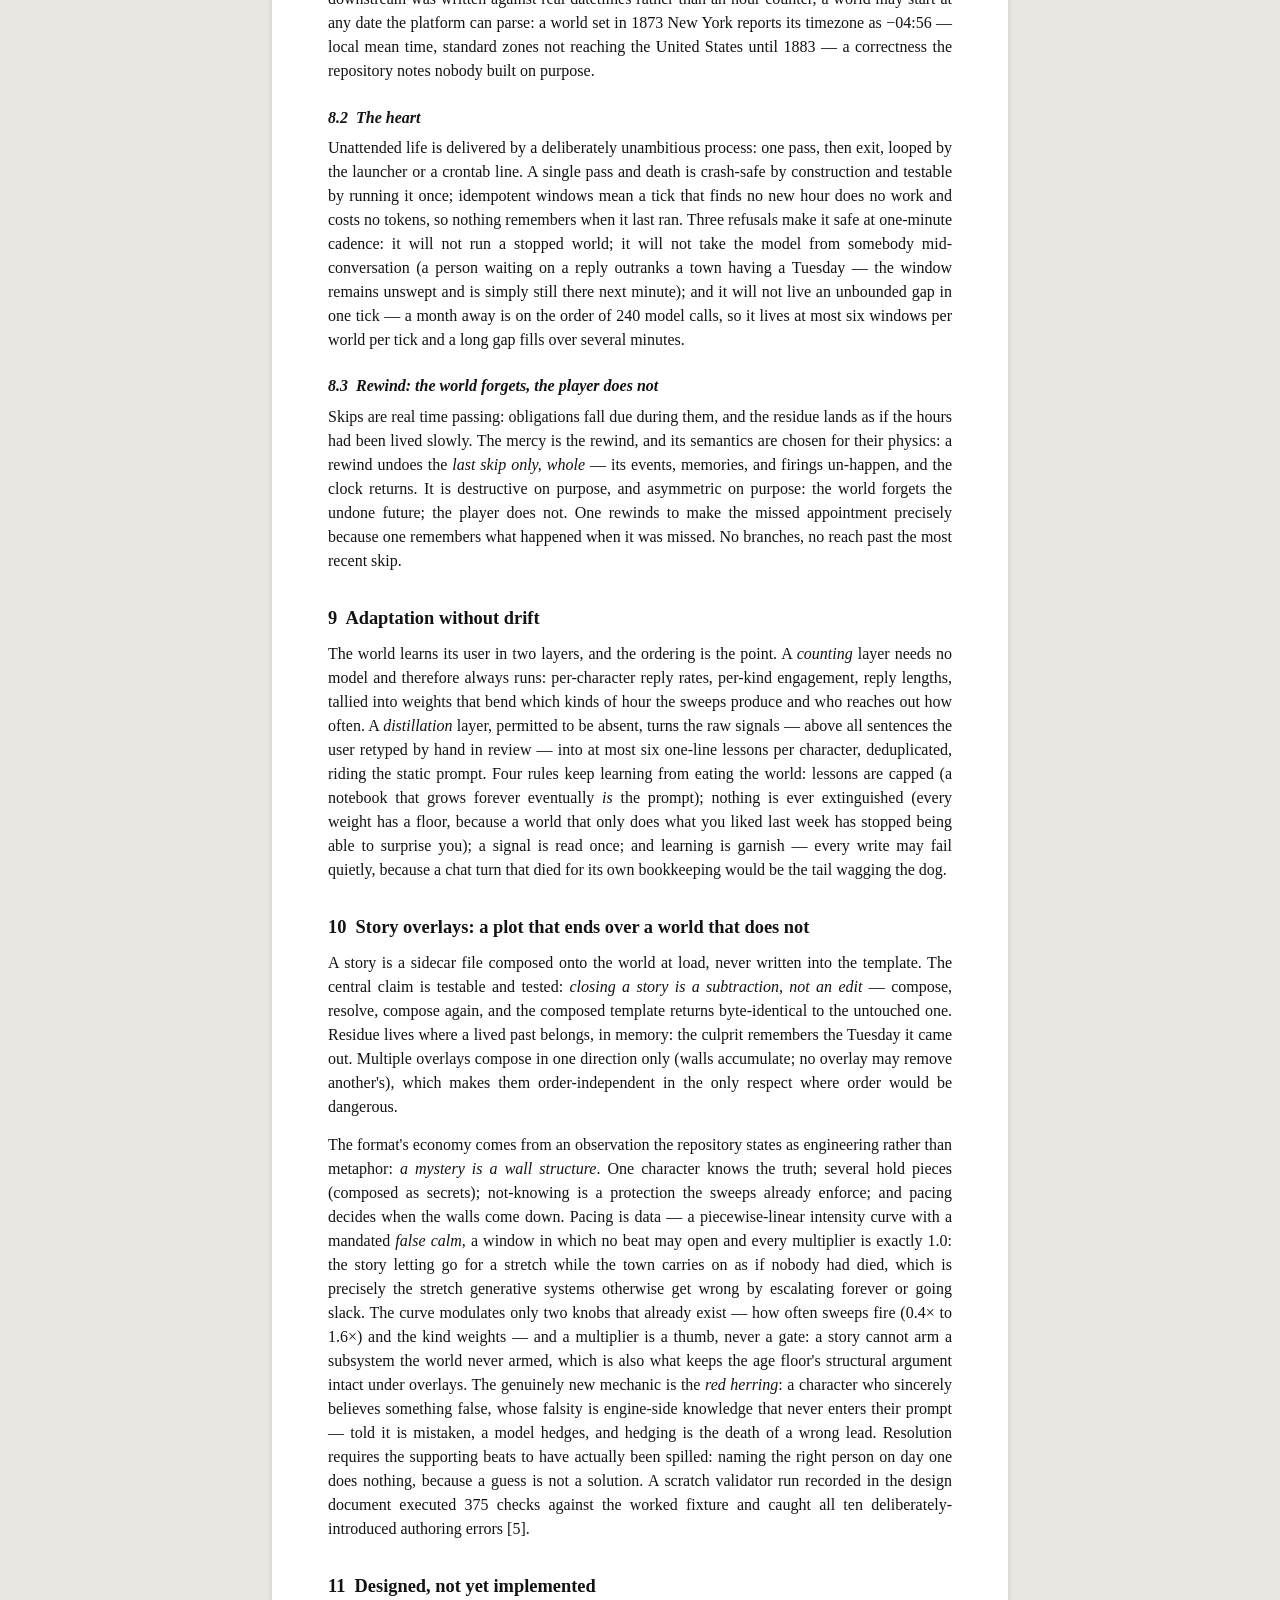
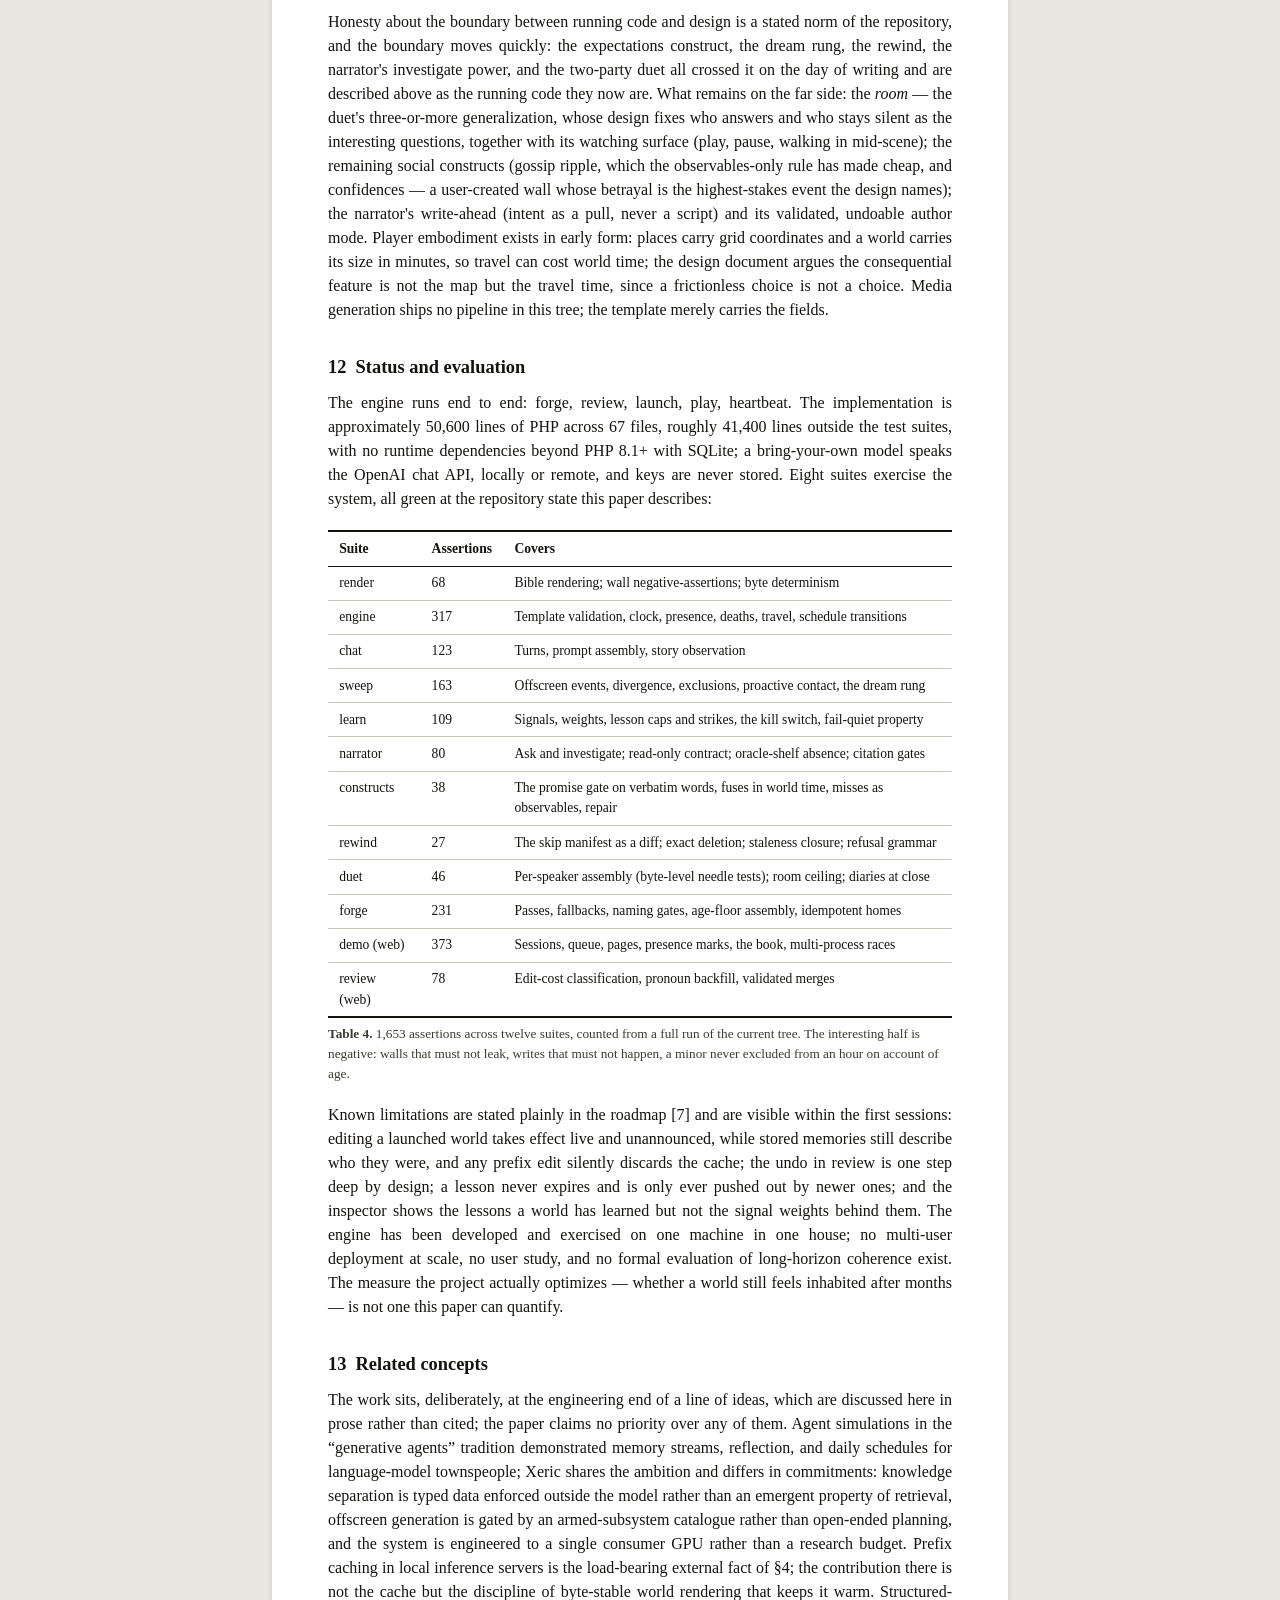
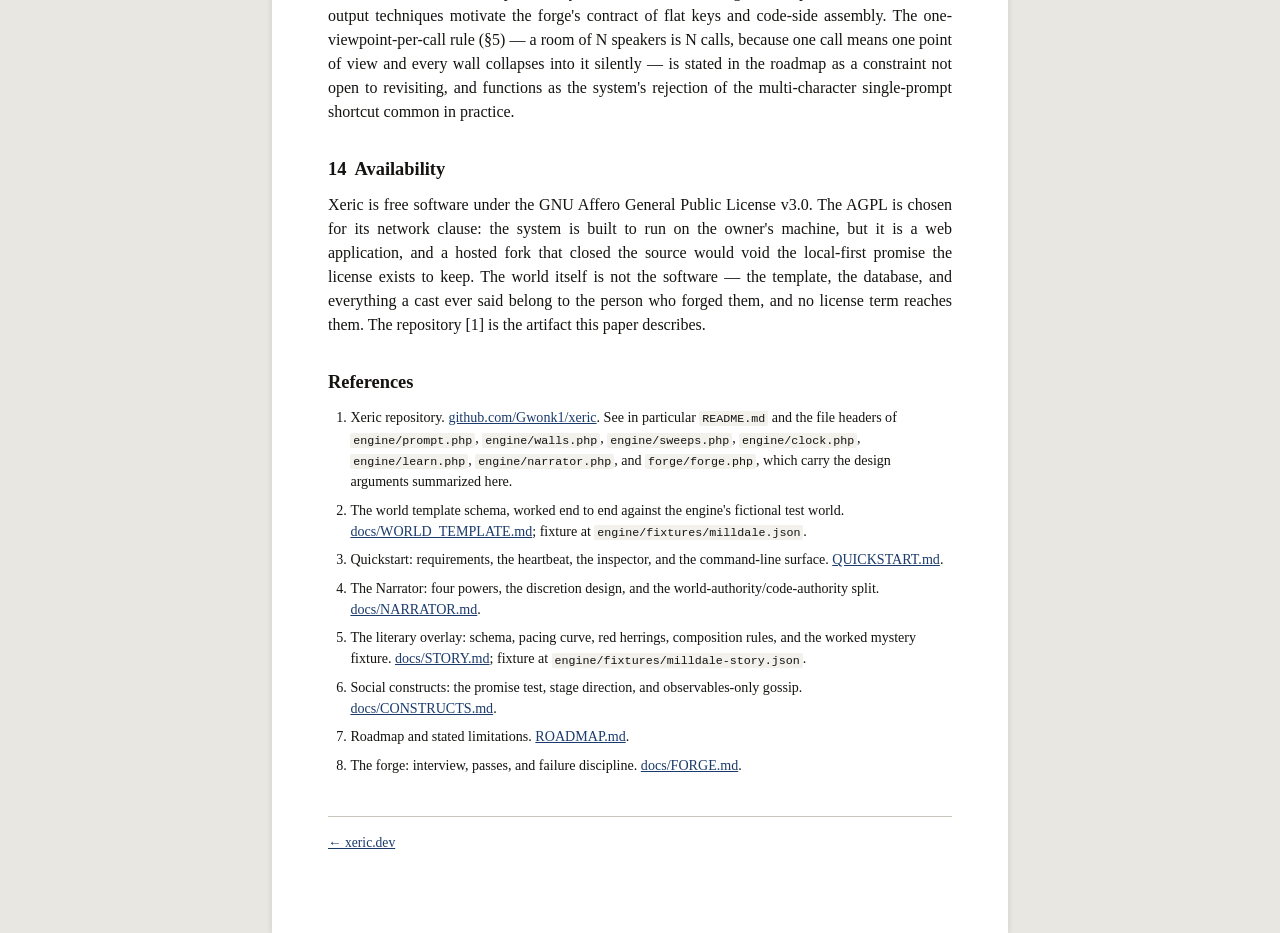
==== commit 07d0cf02: "The paper gains an anatomy, and its numbers catch up to the afternoon Section 4.1, "The anatomy of a" ====
--- a/site/paper.html
+++ b/site/paper.html
@@ -207,7 +207,7 @@
 subtraction — the composed world returns byte-identical to its pre-story state — and a rewind
 semantics in which the world forgets an undone week while the player does not. The engine is
 implemented in approximately 50,000 lines of dependency-free PHP over SQLite and is exercised
-by nine test suites comprising 1,360 assertions.</p>
+by twelve test suites comprising 1,653 assertions.</p>
 </div>
 
 <h2>1&nbsp;&nbsp;Introduction</h2>
@@ -373,6 +373,95 @@
 between two messages of one conversation? If it can, it goes in the tail.</i> An inspector
 page reconstructs the exact assembled messages section-by-section with sizes, and verifies its
 reconstruction byte-for-byte against the real prompt (§7.3).</p>
+
+<h3>4.1&nbsp;&nbsp;The anatomy of a mind</h3>
+
+<p>A character has no persistent process; the mind is re-assembled at every turn from typed
+stores, and its architecture is legible in the assembly order. It is worth describing as a
+cognitive stack, because each layer corresponds to a mechanism that exists in the code today
+rather than to an aspiration.</p>
+
+<div class="figwrap">
+<pre>
+layer            block                   store it reads             cadence
+-----            -----                   --------------             -------
+self             YOU ARE (voice,         own cast record            static
+                 interiors, pronouns)
+disposition      sampler temperature     character.temperature      static
+conscience       HOW YOU ANSWER          rules + rating style       static
+worldview        the bible               template, through walls    static
+habit            lessons                 learn.php notebook         slow (days)
+obligation       WHAT YOU ARE OWED       expect.* arcs              transitional
+episode          memories (newest N)     memories table             per harvest
+perception       RIGHT NOW               clock, presence, deaths    volatile
+temporality      "you last spoke ..."    newest message world-epoch volatile
+</pre></div>
+<p class="figcap"><b>Figure 3.</b> The assembled mind, top of the system message to the
+bottom of the volatile tail. Static layers are byte-stable and ride the prefix cache;
+transitional layers change only at state transitions; volatile layers ride the last user
+message and change every turn.</p>
+
+<p><b>The self is unwalled; the world is not.</b> A speaker's own interior — voice, psyche,
+what soothes them, what pulls at them — renders from their own record in a YOU ARE block to
+which no wall ever applies: one always knows oneself. Everyone <i>else's</i> interior arrives
+only through the bible, after the walls have taken what this viewer may not have. This split
+is why a &ldquo;protected&rdquo; character still functions: they lose knowledge about others,
+never about themselves.</p>
+
+<p><b>The subconscious is a rendering discipline, not a data structure.</b> The engine's rule
+— stated in the prompt and enforced by what the prompt withholds — is that a character never
+narrates their own or anyone else's insides. What the interior drives instead is <i>stage
+direction</i>: when a promise is missed, the wounded party's prompt says, verbatim, that it
+&ldquo;stung more than you let on&rdquo; and that they <i>never narrate this; it shows in
+small ways — what your hands do, what you leave unsaid, how long you take to answer.</i> The
+feeling steers behavior without ever becoming text about feelings, and the durable ledger it
+moves — a trust integer per relationship — is adjusted silently and printed nowhere. The
+public record diverges from the private one by construction: the event row for a missed
+promise states only what a bystander could see (&ldquo;kept half an eye on the door; left
+later than usual&rdquo;), while the sting lives exclusively in the prompt of the person who
+felt it. Anything downstream that spreads information — gossip in design, the book view in
+code — therefore spreads observables, never interiors.</p>
+
+<p><b>Episodic memory is harvested for change, not coverage.</b> Every few exchanges a second,
+cheap model call reads the recent conversation and writes at most three sentences the
+character &ldquo;would still know in a week,&rdquo; under an instruction to prefer <i>what
+changed</i> — admitted, promised, refused, learned — over the fact that something was said;
+without that preference a memory block degenerates into a transcript of itself within twenty
+turns. Offscreen hours write memory the same way but per witness: one event produces a
+different sentence for each participant, which is the engine's mechanism of subjectivity
+(§7.2). Memories are dated in world time, and the harvest is also where commitments enter the
+obligation layer: the model reports the user's verbatim words, and code — never the model —
+decides whether they constituted a promise.</p>
+
+<p><b>Temporal orientation is supplied, not inferred.</b> A transcript is undated, so the
+volatile tail states the gap outright — &ldquo;you two last spoke four days ago,&rdquo;
+day-coarse, world-clock — while a static rule instructs that a quiet stretch is ordinary life
+and not an event. The pairing matters: the first line alone invites invented grievance, the
+second alone leaves the model doing calendar arithmetic it reliably gets wrong. Obligations
+render at the same coarseness (&ldquo;you are expecting them Saturday&rdquo;), never as
+countdowns, both because nobody texting a friend counts minutes and because a timer would
+change every turn and forfeit the cache.</p>
+
+<p><b>Dreams are recombination under a wall check.</b> During the world's dream window a
+character with standing may wake and text about a dream assembled only from material already
+theirs — their own dated memories and the commons prose of hours they attended, at most three
+fragments, none invented. The prompt asks for dream logic: familiar people and places
+recombined slightly wrong, no plot, no revelation. The finished text is then scanned against
+every protected fact in the world and refused whole on contact, on the argument that a dream
+which reveals a secret is a wall breach wearing pajamas. An empty material list produces no
+dream rather than a synthetic one — the mind does not confabulate at 3 a.m. any more than it
+does at noon.</p>
+
+<p><b>What the world learns about its person lives outside any one mind.</b> The signals
+layer records what the user actually did — who they answered, whose message they left
+sitting, what they retyped by hand — and distils it into per-kind weights with floors
+(nothing is ever switched off, so the world retains the capacity to surprise) and a capped
+notebook of plain-language lessons that ride every character's prompt. The distil pass may
+also <i>strike</i> a lesson the recent record contradicts, at most one per pass, so a habit
+abandoned in week two does not steer week eight. Every layer described in this section is
+inspectable: the inspector reproduces the assembled mind byte for byte, section by section,
+with the stores and sizes named — the claim that a character's behavior has legible causes is
+checkable on any turn of any world.</p>
 
 <h2>5&nbsp;&nbsp;Knowledge walls</h2>
 
@@ -614,20 +703,19 @@
 <h2>11&nbsp;&nbsp;Designed, not yet implemented</h2>
 
 <p>Honesty about the boundary between running code and design is a stated norm of the
-repository; three subsystems sit on the far side of it. <i>Social constructs</i>&nbsp;[6]
-generalize obligations: an expectation forms when a listener hears an unhedged commitment
-carrying a <i>when</i> — any weasel word forms nothing, except sometimes in a young child,
-because the promise test is a property of the listener. Consequences surface as trust deltas
-(invisible), stage direction (the body as a rendering of the subconscious), and gossip, which
-feeds on observables only — what travels is &ldquo;she waited outside till nine, I saw
-her,&rdquo; never &ldquo;she felt abandoned&rdquo; — a rule that makes gossip walls-safe by
-construction rather than a leak engine. The narrator's remaining powers&nbsp;[4] —
-investigate, write-ahead (intent as a pull, never a script), and a validated, undoable author
-mode — follow its shipped ask mode. Player embodiment exists in early form: places carry grid
-coordinates and a world carries its size in minutes, so travel can cost world time; the design
-document argues the consequential feature is not the map but the travel time, since a
-frictionless choice is not a choice. Media generation ships no pipeline in this tree; the
-template merely carries the fields.</p>
+repository, and the boundary moves quickly: the expectations construct, the dream rung, the
+rewind, the narrator's investigate power, and the two-party duet all crossed it on the day of
+writing and are described above as the running code they now are. What remains on the far
+side: the <i>room</i> — the duet's three-or-more generalization, whose design fixes who
+answers and who stays silent as the interesting questions, together with its watching surface
+(play, pause, walking in mid-scene); the remaining social constructs (gossip ripple, which the
+observables-only rule has made cheap, and confidences — a user-created wall whose betrayal is
+the highest-stakes event the design names); the narrator's write-ahead (intent as a pull,
+never a script) and its validated, undoable author mode. Player embodiment exists in early
+form: places carry grid coordinates and a world carries its size in minutes, so travel can
+cost world time; the design document argues the consequential feature is not the map but the
+travel time, since a frictionless choice is not a choice. Media generation ships no pipeline
+in this tree; the template merely carries the fields.</p>
 
 <h2>12&nbsp;&nbsp;Status and evaluation</h2>
 
@@ -644,16 +732,19 @@
 <tr><td>render</td><td>68</td><td>Bible rendering; wall negative-assertions; byte determinism</td></tr>
 <tr><td>engine</td><td>317</td><td>Template validation, clock, presence, deaths, travel, schedule transitions</td></tr>
 <tr><td>chat</td><td>123</td><td>Turns, prompt assembly, story observation</td></tr>
-<tr><td>sweep</td><td>143</td><td>Offscreen events, divergence, exclusions, proactive contact</td></tr>
-<tr><td>learn</td><td>80</td><td>Signals, weights, lesson caps, fail-quiet property</td></tr>
-<tr><td>narrator</td><td>43</td><td>Ask mode; read-only contract (row counts before/after); oracle-shelf absence</td></tr>
+<tr><td>sweep</td><td>163</td><td>Offscreen events, divergence, exclusions, proactive contact, the dream rung</td></tr>
+<tr><td>learn</td><td>109</td><td>Signals, weights, lesson caps and strikes, the kill switch, fail-quiet property</td></tr>
+<tr><td>narrator</td><td>80</td><td>Ask and investigate; read-only contract; oracle-shelf absence; citation gates</td></tr>
 <tr><td>constructs</td><td>38</td><td>The promise gate on verbatim words, fuses in world time, misses as observables, repair</td></tr>
+<tr><td>rewind</td><td>27</td><td>The skip manifest as a diff; exact deletion; staleness closure; refusal grammar</td></tr>
+<tr><td>duet</td><td>46</td><td>Per-speaker assembly (byte-level needle tests); room ceiling; diaries at close</td></tr>
 <tr><td>forge</td><td>231</td><td>Passes, fallbacks, naming gates, age-floor assembly, idempotent homes</td></tr>
-<tr><td>demo (web)</td><td>317</td><td>Sessions, queue, pages, include reachability</td></tr>
+<tr><td>demo (web)</td><td>373</td><td>Sessions, queue, pages, presence marks, the book, multi-process races</td></tr>
+<tr><td>review (web)</td><td>78</td><td>Edit-cost classification, pronoun backfill, validated merges</td></tr>
 </tbody>
 </table>
 </div>
-<p class="figcap"><b>Table 4.</b> 1,360 assertions across nine suites, counted from a full
+<p class="figcap"><b>Table 4.</b> 1,653 assertions across twelve suites, counted from a full
 run of the current tree. The interesting half is negative: walls that must not leak, writes
 that must not happen, a minor never excluded from an hour on account of age.</p>
 
